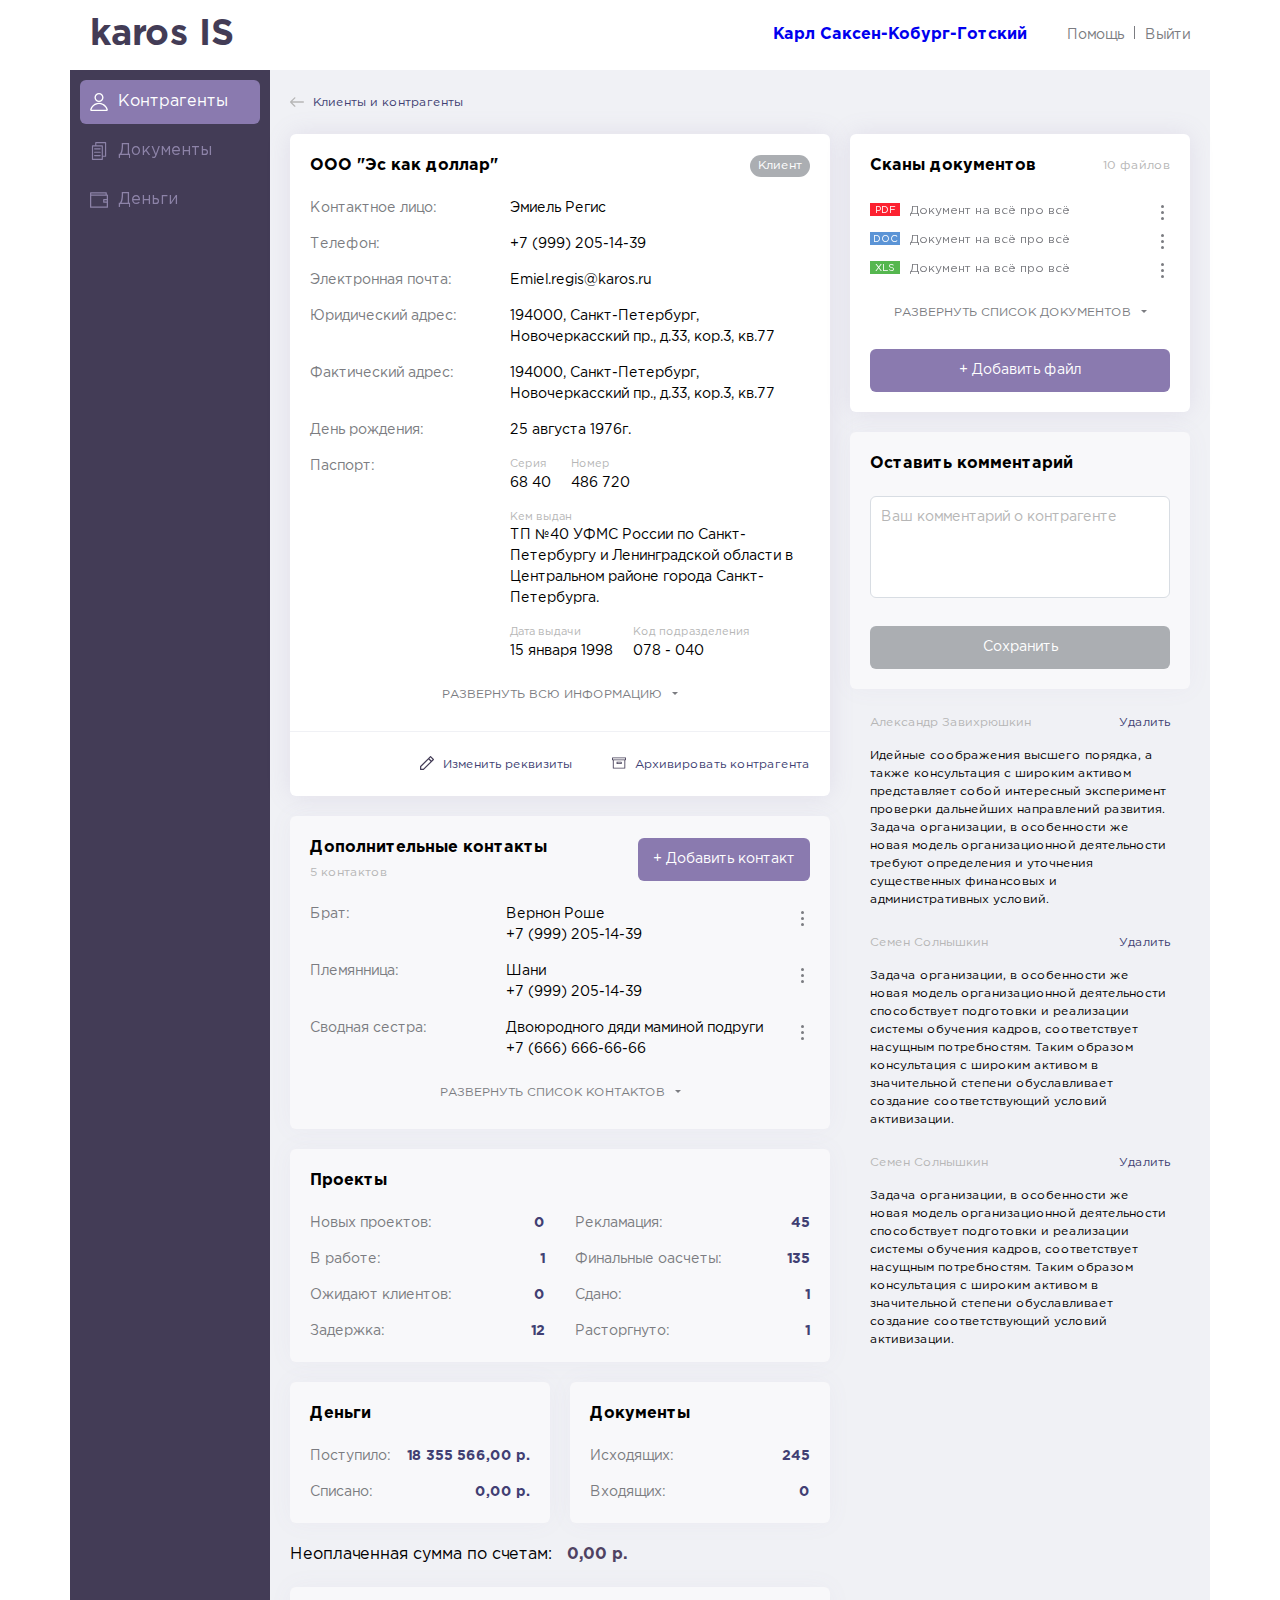
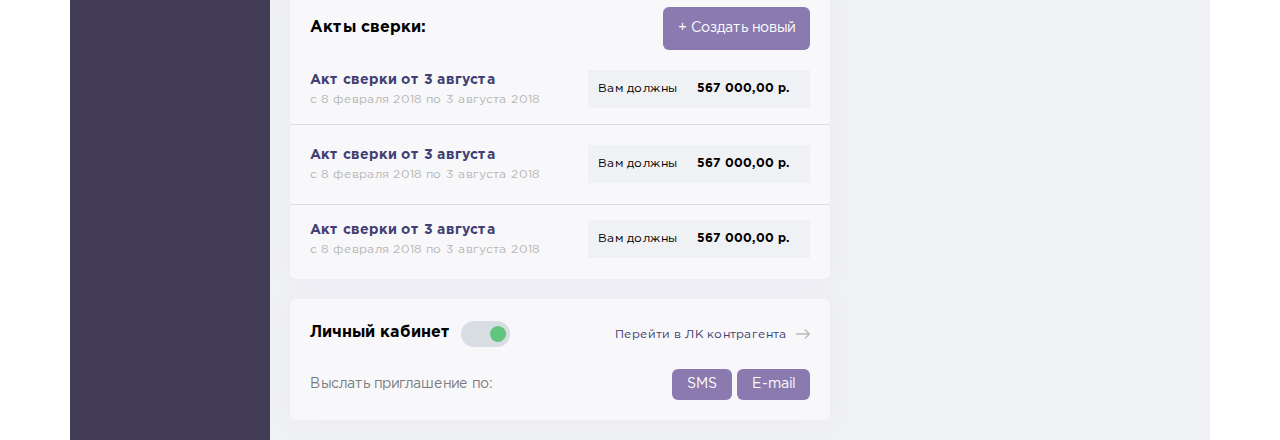
==== contractor.html @ 7039cf03 "333" ====
<!DOCTYPE html>
<html lang="ru">
<head>
  <meta charset="UTF-8">
  <meta name="viewport" content="width=device-width, initial-scale=1">
  <meta http-equiv="X-UA-Compatible" content="ie=edge">
  <meta name="robots" content="noindex, nofollow">
  <link rel="stylesheet" href="css/style.min.css">
  <title>karos IS</title>
  <meta name="description" content="">
  <meta name="theme-color" content="#433c56">
</head>
<body>
  <div id="caros-is">
    <div class="header">
      <div class="logo">
        <a href="/">karos IS</a>
      </div>
      <div class="user">
        <a class="user__name" href="/">Карл Саксен-Кобург-Готский</a>
        <div class="user__login">
          <a href="/">Помощь</a>
          <a href="/">Выйти</a>
        </div>
      </div>
    </div>
    <div class="aside-menu">
      <ul class="nav">
        <li class="nav__item nav__item_current">
          <a class="nav__link" href="">
            <svg aria-hidden="true"><use xlink:href="/img/sprite.svg#contractors-icon"></use></svg>
            Контрагенты
          </a>
        </li>
        <li class="nav__item">
          <a class="nav__link" href="">
            <svg aria-hidden="true"><use xlink:href="/img/sprite.svg#documents-icon"></use></svg>
            Документы
          </a>
        </li>
        <li class="nav__item">
          <a class="nav__link" href="">
            <svg aria-hidden="true"><use xlink:href="/img/sprite.svg#finance-icon"></use></svg>
            Деньги
          </a>
        </li>
      </ul>
    </div>
    <!-- Контент-->
    <div class="content two-column">
      <div class="content__nav">
        <a class="link" href="">
          <svg aria-hidden="true"><use xlink:href="/img/sprite.svg#arrow-left"></use></svg>
          Клиенты и контрагенты
        </a>
      </div>
      <div class="content__main">
        <!-- Модуль -->
        <div class="module module-user module_primary">
          <div class="module__header">
            <h5>ООО "Эс как доллар"</h5>
            <span class="mark mark_user">Клиент</span>
          </div>
          <div class="module__content">
            <div class="row">
              <span>Контактное лицо:</span>
              <span>Эмиель Регис</span>
            </div>
            <div class="row">
              <span>Телефон:</span>
              <span>+7 (999) 205-14-39</span>
            </div>
            <div class="row">
              <span>Электронная почта:</span>
              <span>Emiel.regis@karos.ru</span>
            </div>
            <div class="row">
              <span>Юридический адрес:</span>
              <span>194000, Санкт-Петербург, Новочеркасский пр., д.33, кор.3, кв.77</span>
            </div>
            <div class="row">
              <span>Фактический адрес:</span>
              <span>194000, Санкт-Петербург, Новочеркасский пр., д.33, кор.3, кв.77</span>
            </div>
            <div class="row">
              <span>День рождения:</span>
              <span>25 августа 1976г.</span>
            </div>
            <div class="row">
              <span>Паспорт:</span>
              <div class="row">
                <div class="col">
                  <span>Серия</span>
                  <span>68 40</span>
                </div>
                <div class="col">
                  <span>Номер</span>
                  <span>486 720</span>
                </div>
              </div>
              <div class="row">
                <div class="col">
                  <span>Кем выдан</span>
                  <span>
                    ТП №40 УФМС России по
                    Санкт-Петербургу и Ленинградской
                    области в Центральном районе города
                    Санкт-Петербурга.
                  </span>
                </div>
              </div>
              <div class="row">
                <div class="col">
                  <span>Дата выдачи</span>
                  <span>15 января 1998</span>
                </div>
                <div class="col">
                  <span>Код подразделения</span>
                  <span>078 - 040</span>
                </div>
              </div>
            </div>
            <div class="expand">
              <span>Развернуть всю информацию</span>
            </div>
          </div>
          <div class="module__footer module__footer_border row-end-xs">
            <span>
              <a class="link" href="">
                <svg aria-hidden="true"><use xlink:href="/img/sprite.svg#edit-icon"></use></svg>
                Изменить реквизиты
              </a>
            </span>
            <span>
              <a class="link" href="">
                <svg aria-hidden="true"><use xlink:href="/img/sprite.svg#archive-icon"></use></svg>
                Архивировать контрагента
              </a>
            </span>
          </div>
        </div>
        <!-- Доп. Контакты -->
        <div class="module module-contacts module_secondary">
          <div class="module__header">
            <div>
              <h5>Дополнительные контакты</h5>
              <span>5 контактов</span>
            </div>
            <input class="btn btn-auto" type="submit" value="+ Добавить контакт">
          </div>
          <div class="module__content">
            <div class="row row-between-xs">
              <div class="row__content">
                <span>Брат:</span>
                <div class="col">
                  <span>Вернон Роше</span>
                  <span>+7 (999) 205-14-39</span>
                </div>
              </div>
              <div class="toolbar">
                <div class="toolbar__icon"></div>
                <ul class="toolbar__act">
                  <li><a href="">переименовать</a></li>
                  <li><a href="">удалить</a></li>
                </ul>
              </div>
            </div>
            <div class="row row-between-xs">
              <div class="row__content">
                <span>Племянница:</span>
                <div class="col">
                  <span>Шани</span>
                  <span>+7 (999) 205-14-39</span>
                </div>
              </div>
              <div class="toolbar">
                <div class="toolbar__icon"></div>
                <ul class="toolbar__act">
                  <li><a href="">переименовать</a></li>
                  <li><a href="">удалить</a></li>
                </ul>
              </div>
            </div>
            <div class="row row-between-xs">
              <div class="row__content">
                <span>Сводная сестра:</span>
                <div class="col">
                  <span>Двоюродного дяди маминой подруги</span>
                  <span>+7 (666) 666-66-66</span>
                </div>
              </div>
              <div class="toolbar">
                <div class="toolbar__icon"></div>
                <ul class="toolbar__act">
                  <li><a href="">переименовать</a></li>
                  <li><a href="">удалить</a></li>
                </ul>
              </div>
            </div>
            <div class="expand">
              <span>Развернуть список контактов</span>
            </div>
          </div>
        </div>
        <!-- Проекты -->
        <div class="module module-project module_secondary">
          <div class="module__header">
            <div>
              <h5>Проекты</h5>
            </div>
          </div>
          <div class="module__content">
            <div class="row row-between-xs">
              <!-- Левая -->
              <div class="col-xs">
                <div class="row row-between-xs">
                  <span>Новых проектов:</span>
                  <span>0</span>
                </div>
                <div class="row row-between-xs">
                  <span>В работе:</span>
                  <span>1</span>
                </div>
                <div class="row row-between-xs">
                  <span>Ожидают клиентов:</span>
                  <span>0</span>
                </div>
                <div class="row row-between-xs">
                  <span>Задержка:</span>
                  <span>12</span>
                </div>
              </div>
              <!-- Правая -->
              <div class="col-xs">
                <div class="row row-between-xs">
                  <span>Рекламация:</span>
                  <span>45</span>
                </div>
                <div class="row row-between-xs">
                  <span>Финальные оасчеты:</span>
                  <span>135</span>
                </div>
                <div class="row row-between-xs">
                  <span>Сдано:</span>
                  <span>1</span>
                </div>
                <div class="row row-between-xs">
                  <span>Расторгнуто:</span>
                  <span>1</span>
                </div>
              </div>
            </div>
          </div>
        </div>

        <div class="rows-2">
          <!-- Деньги -->
          <div class="module module-documents module_secondary">
            <div class="module__header">
              <div>
                <h5>Деньги</h5>
              </div>
            </div>
            <div class="module__content">
              <div class="row row-between-xs">
                  <span>Поступило:</span>
                  <span>18 355 566,00 р.</span>
              </div>
              <div class="row row-between-xs">
                  <span>Списано:</span>
                  <span>0,00 р.</span>
              </div>
            </div>
          </div>
          <!-- Документы -->
          <div class="module module-money module_secondary">
            <div class="module__header">
              <div>
                <h5>Документы</h5>
              </div>
            </div>
            <div class="module__content">
              <div class="row row-between-xs">
                  <span>Исходящих:</span>
                  <span>245</span>
              </div>
              <div class="row row-between-xs">
                  <span>Входящих:</span>
                  <span>0</span>
              </div>
            </div>
          </div>
          <div class="amount">
            <span>Неоплаченная сумма по счетам:</span>
            <span class="amount-total">0,00 р.</span>
          </div>
        </div>

        <!-- Акт сверки -->
        <div class="module module-revise module_secondary">
          <div class="module__header">
            <div>
              <h5>Акты сверки:</h5>
            </div>
            <input class="btn btn-auto" type="submit" value="+ Создать новый">
          </div>
          <div class="module__content">
            <div class="row row-middle-xs row-between-xs">
              <div class="col">
                <span>Акт сверки от 3 августа</span>
                <span>с 8 февраля 2018 по 3 августа 2018</span>
              </div>
              <div class="col">
                <span>Вам должны<span>567 000,00 р.</span></span>
              </div>
            </div>
            <div class="row row-between-xs">
              <div class="col">
                <span>Акт сверки от 3 августа</span>
                <span>с 8 февраля 2018 по 3 августа 2018</span>
              </div>
              <div class="col">
                <span>Вам должны<span>567 000,00 р.</span></span>
              </div>
            </div>
            <div class="row row-between-xs">
              <div class="col">
                <span>Акт сверки от 3 августа</span>
                <span>с 8 февраля 2018 по 3 августа 2018</span>
              </div>
              <div class="col">
                <span>Вам должны<span>567 000,00 р.</span></span>
              </div>
            </div>
          </div>
        </div>
        <!-- Личный кабинет -->
        <div class="module module-personal module_secondary">
          <div class="module__header">
            <div class="row">
              <h5>Личный кабинет</h5>
              <div class="lk">
                <input class="checkbox" id="checkbox" type="checkbox" checked>
                <label class="toggle" for="checkbox">
                  <span class="disc">
                  </span>
                </label>
              </div>
            </div>
            <a class="link" href="">
              Перейти в ЛК контрагента
              <svg aria-hidden="true"><use xlink:href="/img/sprite.svg#arrow-left"></use></svg>
            </a>

          </div>
          <div class="module__content">
            <div class="row row-middle-xs row-between-xs">
              <span>Выслать приглашение по:</span>
              <div>
                <a class="btn btn-s" href="">SMS</a>
                <a class="btn btn-s" href="">E-mail</a>
              </div>
            </div>
          </div>
        </div>


        <!-- Правая -->
      </div>
      <div class="content__aside">
        <!-- Документы -->
        <div class="module module-docs module_primary">

          <div class="module__header">
            <h5>Сканы документов</h5>
            <span>10 файлов</span>
          </div>
          <div class="module__content">
            <div class="document__link">
              <div>
                <span class="mark mark_pdf">PDF</span>
                <a class="link" href="">Документ на всё про всё</a>
              </div>
              <div class="toolbar">
                <div class="toolbar__icon"></div>
                <ul class="toolbar__act">
                  <li><a href="">переименовать</a></li>
                  <li><a href="">скачать</a></li>
                  <li><a href="">удалить</a></li>
                </ul>
              </div>
            </div>
            <div class="document__link">
              <div>
                <span class="mark mark_doc">DOC</span>
                <a class="link" href="">Документ на всё про всё</a>
              </div>
              <div class="toolbar">
                <div class="toolbar__icon"></div>
                <ul class="toolbar__act">
                  <li><a href="">переименовать</a></li>
                  <li><a href="">скачать</a></li>
                  <li><a href="">удалить</a></li>
                </ul>
              </div>
            </div>
            <div class="document__link">
              <div>
                <span class="mark mark_xls">XLS</span>
                <a class="link" href="">Документ на всё про всё</a>
              </div>
              <div class="toolbar">
                <div class="toolbar__icon"></div>
                <ul class="toolbar__act">
                  <li><a href="">переименовать</a></li>
                  <li><a href="">скачать</a></li>
                  <li><a href="">удалить</a></li>
                </ul>
              </div>
            </div>
            <div class="expand">
              <span>Развернуть список документов</span>
            </div>
          </div>
          <div class="module__footer">
            <input class="btn btn-size" type="submit" value="+ Добавить файл">
          </div>
        </div>
        <!-- Комментарии -->
        <div class="module-comment">

          <div class="module module_secondary">
            <div class="module__header">
              <h5>Оставить комментарий</h5>
            </div>
            <form action="/echo" method="post">
            <div class="module__content">
              <textarea name="post-comment" rows="4" placeholder="Ваш комментарий о контрагенте"></textarea>
            </div>
            <div class="module__footer">
              <input class="btn btn-size" type="submit" value="Сохранить" disabled>
            </form>
          </div>
        </div>
        <div class="comments">
          <div class="comment">
            <div class="comment__container">
              <div class="comment__header">
                <span>Александр Завихрюшкин</span>
                <a class="link" href="">Удалить</a>
              </div>
              <p class="comment__text">
                Идейные соображения высшего порядка, а также консультация с широким активом представляет собой интересный эксперимент проверки дальнейших направлений развития. Задача организации, в особенности же новая модель организационной деятельности требуют определения и уточнения существенных финансовых и административных условий.
              </p>
            </div>
          </div>
          <!-- -->
          <div class="comment">
            <div class="comment__container">
              <div class="comment__header">
                <span>Семен Солнышкин</span>
                <a class="link" href="">Удалить</a>
              </div>
              <p class="comment__text">
                Задача организации, в особенности же новая модель организационной деятельности способствует подготовки и реализации системы обучения кадров, соответствует насущным потребностям. Таким образом консультация с широким активом в значительной степени обуславливает создание соответствующий условий активизации.
              </p>
            </div>
          </div>
          <!-- -->
          <div class="comment">
            <div class="comment__container">
              <div class="comment__header">
                <span>Семен Солнышкин</span>
                <a class="link" href="">Удалить</a>
              </div>
              <p class="comment__text">
                Задача организации, в особенности же новая модель организационной деятельности способствует подготовки и реализации системы обучения кадров, соответствует насущным потребностям. Таким образом консультация с широким активом в значительной степени обуславливает создание соответствующий условий активизации.
              </p>
            </div>
          </div>


        </div>
      </div>
    </div>
    <!-- Контент-->
  <!--  <div class="footer">FOOTER</div> -->
  </div>
<script src="js/script.min.js"></script>
<script src="js/index.js"></script>
</body>
</html>
---- css/style.min.css ----
/*! normalize.css v3.0.3 | MIT License | github.com/necolas/normalize.css */body,figure{margin:0}img,legend{border:0}body,legend,td,th{padding:0}.col-xs,.col-xs-min,.col-xs-shrink{min-width:0;max-width:100%}abbr,h6{letter-spacing:.05em}a:active,a:hover,button{outline:0}pre,textarea{overflow:auto}.select_family,sub,sup{position:relative}.btn,.header .logo a,.nav__link{text-decoration:none}body,html{width:100%;height:100%}html{font-family:sans-serif;-ms-text-size-adjust:100%;-webkit-text-size-adjust:100%}article,aside,details,figcaption,figure,footer,header,hgroup,main,menu,nav,section,summary{display:block}audio,canvas,progress,video{display:inline-block;vertical-align:baseline}audio:not([controls]){display:none;height:0}[hidden],template{display:none}a{background-color:transparent}abbr[title]{border-bottom:1px dotted}dfn{font-style:italic}mark{color:#000;background:#ff0}small{font-size:80%}sub,sup{font-size:75%;line-height:0;vertical-align:baseline}sup{top:-.5em}sub{bottom:-.25em}svg:not(:root){overflow:hidden}hr{box-sizing:content-box;height:0}button,input,optgroup,select,textarea{font:inherit;margin:0;color:inherit}body,h1,h2,h3,h4,h5,h6{font-family:'Gotham Pro',Arial,sans-serif}button{overflow:visible;cursor:pointer}button,select{text-transform:none}button,html input[type=button],input[type=reset],input[type=submit]{cursor:pointer;-webkit-appearance:button}button[disabled],html input[disabled]{cursor:default}.btn,.module__content .expand,.toggle,.toolbar,label{cursor:pointer}button::-moz-focus-inner,input::-moz-focus-inner{padding:0;border:0}input{line-height:normal}input[type=checkbox],input[type=radio]{box-sizing:border-box;padding:0}input[type=number]::-webkit-inner-spin-button,input[type=number]::-webkit-outer-spin-button{height:auto}input[type=search]{box-sizing:content-box;-webkit-appearance:textfield}input[type=search]::-webkit-search-cancel-button,input[type=search]::-webkit-search-decoration{-webkit-appearance:none}fieldset{margin:0 2px;padding:.35em .625em .75em;border:1px solid silver}.container,.container-fluid{margin-right:auto;margin-left:auto}legend{}optgroup{font-weight:700}b,dl:not([class]) dt:not([class]),dt,h1,h2,h3,h4,h5,h6,strong{font-weight:bolder}table{border-spacing:0;border-collapse:collapse}.radius{border-radius:6px}.flex-between{display:-ms-flexbox;display:flex;-ms-flex-pack:justify;justify-content:space-between}.flex-middle{display:-ms-flexbox;display:flex;-ms-flex-align:center;align-items:center}.flex-center-between{display:-ms-flexbox;display:flex;-ms-flex-align:center;align-items:center;-ms-flex-pack:justify;justify-content:space-between}.flex-center-end{display:-ms-flexbox;display:flex;-ms-flex-align:center;align-items:center;-ms-flex-pack:end;justify-content:flex-end}.col,.row{display:-ms-flexbox}.col{display:flex;flex-direction:column;-ms-flex-direction:column}/*! links.less v0.0.5 | MIT License | github.com/paulradzkov/links.less */.link,.link-inherit,.link-novisited,a{text-decoration:none;-webkit-text-decoration-line:none;-moz-text-decoration-line:none;text-decoration-line:none;-webkit-text-decoration-style:solid;-moz-text-decoration-style:solid;text-decoration-style:solid;text-decoration-skip:ink}.link img:only-child,.link-inherit img:only-child,.link-novisited img:only-child,a img:only-child{vertical-align:top}.link,.link:link,.link:visited,a:not([class]),a:not([class]):link,a:not([class]):visited{color:#413f73;-webkit-text-decoration-color:rgba(65,63,115,.25);-moz-text-decoration-color:rgba(65,63,115,.25);text-decoration-color:rgba(65,63,115,.25)}.link:focus,.link:hover,.link:visited:focus,.link:visited:hover,a:not([class]):focus,a:not([class]):hover,a:not([class]):visited:focus,a:not([class]):visited:hover{color:#4a4883;-webkit-text-decoration-color:rgba(74,72,131,.25);-moz-text-decoration-color:rgba(74,72,131,.25);text-decoration-color:rgba(74,72,131,.25)}.link:active,a:not([class]):active{color:#bc4df8;-webkit-text-decoration-color:rgba(188,77,248,.25);-moz-text-decoration-color:rgba(188,77,248,.25);text-decoration-color:rgba(188,77,248,.25)}.link-novisited,.link-novisited:link,.link-novisited:visited{color:#413f73;-webkit-text-decoration-color:rgba(65,63,115,.25);-moz-text-decoration-color:rgba(65,63,115,.25);text-decoration-color:rgba(65,63,115,.25)}.link-novisited:focus,.link-novisited:hover,.link-novisited:visited:focus,.link-novisited:visited:hover{color:#4a4883;-webkit-text-decoration-color:rgba(74,72,131,.25);-moz-text-decoration-color:rgba(74,72,131,.25);text-decoration-color:rgba(74,72,131,.25)}.link-novisited:active{color:#bc4df8;-webkit-text-decoration-color:rgba(188,77,248,.25);-moz-text-decoration-color:rgba(188,77,248,.25);text-decoration-color:rgba(188,77,248,.25)}.link-inherit,.link-inherit:link,.link-inherit:visited{color:inherit}.link-inherit:focus,.link-inherit:hover,.link-inherit:visited:focus,.link-inherit:visited:hover{color:#4a4883;-webkit-text-decoration-color:rgba(74,72,131,.25);-moz-text-decoration-color:rgba(74,72,131,.25);text-decoration-color:rgba(74,72,131,.25)}.link-inherit:active{color:#bc4df8;-webkit-text-decoration-color:rgba(188,77,248,.25);-moz-text-decoration-color:rgba(188,77,248,.25);text-decoration-color:rgba(188,77,248,.25)}.link,.link-inherit,.link-inherit:link,.link-inherit:visited,.link-novisited,.link-novisited:link,.link-novisited:visited,.link:link,.link:visited,a:not([class]),a:not([class]):link,a:not([class]):visited{transition:color .3s ease-out,background-color .3s ease-out,border-color .3s ease-out,box-shadow .3s ease-out,text-decoration-color .3s ease-out}.link-inherit:hover,.link-novisited:hover,.link:hover,a:not([class]):hover{transition:color 0s,background-color 0s,border-color 0s,box-shadow 0s,text-decoration-color 0s}.btn,.content__nav svg,.header .logo a,.nav__link,.nav__link svg,.select_family::after{transition:all .25s ease-out}.link-inherit:not(a),.link-novisited:not(a),.link:not(a){padding:unset;cursor:pointer;border-style:unset;background-color:unset}.link{font-size:.75em;padding:5px 0}.container-fluid{padding-right:15px;padding-left:15px}.row{display:flex;flex-direction:row;box-sizing:border-box;-ms-flex:0 1 auto;flex:0 1 auto;-ms-flex-direction:row;-ms-flex-wrap:wrap;flex-wrap:wrap}.row[class*=col-]{padding-right:0;padding-left:0}.row-reverse-xs{flex-direction:row-reverse;-ms-flex-direction:row-reverse}.row-start-xs{-ms-flex-pack:start;justify-content:flex-start}.row-center-xs{-ms-flex-pack:center;justify-content:center}.row-end-xs{-ms-flex-pack:end;justify-content:flex-end}.row-top-xs{-ms-flex-align:start;align-items:flex-start}.row-middle-xs{-ms-flex-align:center;align-items:center}.row-bottom-xs{-ms-flex-align:end;align-items:flex-end}.row-around-xs{-ms-flex-pack:distribute;justify-content:space-around}.row-between-xs{-ms-flex-pack:justify;justify-content:space-between}.col-xs,.col-xs-1,.col-xs-10,.col-xs-11,.col-xs-12,.col-xs-2,.col-xs-3,.col-xs-4,.col-xs-5,.col-xs-6,.col-xs-7,.col-xs-8,.col-xs-9,.col-xs-min,.col-xs-shrink{box-sizing:border-box;padding-right:15px;padding-left:15px;-ms-flex:0 0 auto;flex:0 0 auto}.col-xs-1{max-width:8.33333333%;-ms-flex-preferred-size:8.33333333%;flex-basis:8.33333333%}.col-xs-2{max-width:16.66666667%;-ms-flex-preferred-size:16.66666667%;flex-basis:16.66666667%}.col-xs-3{max-width:25%;-ms-flex-preferred-size:25%;flex-basis:25%}.col-xs-4{max-width:33.33333333%;-ms-flex-preferred-size:33.33333333%;flex-basis:33.33333333%}.col-xs-5{max-width:41.66666667%;-ms-flex-preferred-size:41.66666667%;flex-basis:41.66666667%}.col-xs-6{max-width:50%;-ms-flex-preferred-size:50%;flex-basis:50%}.col-xs-7{max-width:58.33333333%;-ms-flex-preferred-size:58.33333333%;flex-basis:58.33333333%}.col-xs-8{max-width:66.66666667%;-ms-flex-preferred-size:66.66666667%;flex-basis:66.66666667%}.col-xs-9{max-width:75%;-ms-flex-preferred-size:75%;flex-basis:75%}.col-xs-10{max-width:83.33333333%;-ms-flex-preferred-size:83.33333333%;flex-basis:83.33333333%}.col-xs-11{max-width:91.66666667%;-ms-flex-preferred-size:91.66666667%;flex-basis:91.66666667%}.col-xs-12{max-width:100%;-ms-flex-preferred-size:100%;flex-basis:100%}.col-xs-offset-0{margin-left:0}.col-xs-offset-1{margin-left:8.33333333%}.col-xs-offset-2{margin-left:16.66666667%}.col-xs-offset-3{margin-left:25%}.col-xs-offset-4{margin-left:33.33333333%}.col-xs-offset-5{margin-left:41.66666667%}.col-xs-offset-6{margin-left:50%}.col-xs-offset-7{margin-left:58.33333333%}.col-xs-offset-8{margin-left:66.66666667%}.col-xs-offset-9{margin-left:75%}.col-xs-offset-10{margin-left:83.33333333%}.col-xs-offset-11{margin-left:91.66666667%}.col-xs-offset-12{margin-left:100%}.col-xs{-ms-flex-positive:1;flex-grow:1;-ms-flex-preferred-size:0;flex-basis:0}.col-xs-shrink{-ms-flex-positive:0;flex-grow:0;-ms-flex-preferred-size:auto;flex-basis:auto}.col-xs-min{-ms-flex-positive:0;flex-grow:0;-ms-flex-preferred-size:0;flex-basis:0}.col-first-xs{-ms-flex-order:-1;order:-1}.col-last-xs{-ms-flex-order:1;order:1}.col-flex-xs{display:-ms-flexbox;display:flex;flex-direction:column;-ms-flex-direction:column;-ms-flex-align:stretch;align-items:stretch}.flex-grow-xs{-ms-flex-positive:1;flex-grow:1}@media (min-width:768px){.col-sm,.col-sm-min,.col-sm-shrink{min-width:0;max-width:100%}.container{max-width:750px}.row-reverse-sm{flex-direction:row-reverse;-ms-flex-direction:row-reverse}.row-start-sm{-ms-flex-pack:start;justify-content:flex-start}.row-center-sm{-ms-flex-pack:center;justify-content:center}.row-end-sm{-ms-flex-pack:end;justify-content:flex-end}.row-top-sm{-ms-flex-align:start;align-items:flex-start}.row-middle-sm{-ms-flex-align:center;align-items:center}.row-bottom-sm{-ms-flex-align:end;align-items:flex-end}.row-around-sm{-ms-flex-pack:distribute;justify-content:space-around}.row-between-sm{-ms-flex-pack:justify;justify-content:space-between}.col-sm,.col-sm-1,.col-sm-10,.col-sm-11,.col-sm-12,.col-sm-2,.col-sm-3,.col-sm-4,.col-sm-5,.col-sm-6,.col-sm-7,.col-sm-8,.col-sm-9,.col-sm-min,.col-sm-shrink{box-sizing:border-box;padding-right:15px;padding-left:15px;-ms-flex:0 0 auto;flex:0 0 auto}.col-sm-1{max-width:8.33333333%;-ms-flex-preferred-size:8.33333333%;flex-basis:8.33333333%}.col-sm-2{max-width:16.66666667%;-ms-flex-preferred-size:16.66666667%;flex-basis:16.66666667%}.col-sm-3{max-width:25%;-ms-flex-preferred-size:25%;flex-basis:25%}.col-sm-4{max-width:33.33333333%;-ms-flex-preferred-size:33.33333333%;flex-basis:33.33333333%}.col-sm-5{max-width:41.66666667%;-ms-flex-preferred-size:41.66666667%;flex-basis:41.66666667%}.col-sm-6{max-width:50%;-ms-flex-preferred-size:50%;flex-basis:50%}.col-sm-7{max-width:58.33333333%;-ms-flex-preferred-size:58.33333333%;flex-basis:58.33333333%}.col-sm-8{max-width:66.66666667%;-ms-flex-preferred-size:66.66666667%;flex-basis:66.66666667%}.col-sm-9{max-width:75%;-ms-flex-preferred-size:75%;flex-basis:75%}.col-sm-10{max-width:83.33333333%;-ms-flex-preferred-size:83.33333333%;flex-basis:83.33333333%}.col-sm-11{max-width:91.66666667%;-ms-flex-preferred-size:91.66666667%;flex-basis:91.66666667%}.col-sm-12{max-width:100%;-ms-flex-preferred-size:100%;flex-basis:100%}.col-sm-offset-0{margin-left:0}.col-sm-offset-1{margin-left:8.33333333%}.col-sm-offset-2{margin-left:16.66666667%}.col-sm-offset-3{margin-left:25%}.col-sm-offset-4{margin-left:33.33333333%}.col-sm-offset-5{margin-left:41.66666667%}.col-sm-offset-6{margin-left:50%}.col-sm-offset-7{margin-left:58.33333333%}.col-sm-offset-8{margin-left:66.66666667%}.col-sm-offset-9{margin-left:75%}.col-sm-offset-10{margin-left:83.33333333%}.col-sm-offset-11{margin-left:91.66666667%}.col-sm-offset-12{margin-left:100%}.col-sm{-ms-flex-positive:1;flex-grow:1;-ms-flex-preferred-size:0;flex-basis:0}.col-sm-shrink{-ms-flex-positive:0;flex-grow:0;-ms-flex-preferred-size:auto;flex-basis:auto}.col-sm-min{-ms-flex-positive:0;flex-grow:0;-ms-flex-preferred-size:0;flex-basis:0}.col-first-sm{-ms-flex-order:-1;order:-1}.col-last-sm{-ms-flex-order:1;order:1}.col-flex-sm{display:-ms-flexbox;display:flex;flex-direction:column;-ms-flex-direction:column;-ms-flex-align:stretch;align-items:stretch}.flex-grow-sm{-ms-flex-positive:1;flex-grow:1}}@media (min-width:992px){.col-md,.col-md-min,.col-md-shrink{min-width:0;max-width:100%}.container{max-width:970px}.row-reverse-md{flex-direction:row-reverse;-ms-flex-direction:row-reverse}.row-start-md{-ms-flex-pack:start;justify-content:flex-start}.row-center-md{-ms-flex-pack:center;justify-content:center}.row-end-md{-ms-flex-pack:end;justify-content:flex-end}.row-top-md{-ms-flex-align:start;align-items:flex-start}.row-middle-md{-ms-flex-align:center;align-items:center}.row-bottom-md{-ms-flex-align:end;align-items:flex-end}.row-around-md{-ms-flex-pack:distribute;justify-content:space-around}.row-between-md{-ms-flex-pack:justify;justify-content:space-between}.col-md,.col-md-1,.col-md-10,.col-md-11,.col-md-12,.col-md-2,.col-md-3,.col-md-4,.col-md-5,.col-md-6,.col-md-7,.col-md-8,.col-md-9,.col-md-min,.col-md-shrink{box-sizing:border-box;padding-right:15px;padding-left:15px;-ms-flex:0 0 auto;flex:0 0 auto}.col-md-1{max-width:8.33333333%;-ms-flex-preferred-size:8.33333333%;flex-basis:8.33333333%}.col-md-2{max-width:16.66666667%;-ms-flex-preferred-size:16.66666667%;flex-basis:16.66666667%}.col-md-3{max-width:25%;-ms-flex-preferred-size:25%;flex-basis:25%}.col-md-4{max-width:33.33333333%;-ms-flex-preferred-size:33.33333333%;flex-basis:33.33333333%}.col-md-5{max-width:41.66666667%;-ms-flex-preferred-size:41.66666667%;flex-basis:41.66666667%}.col-md-6{max-width:50%;-ms-flex-preferred-size:50%;flex-basis:50%}.col-md-7{max-width:58.33333333%;-ms-flex-preferred-size:58.33333333%;flex-basis:58.33333333%}.col-md-8{max-width:66.66666667%;-ms-flex-preferred-size:66.66666667%;flex-basis:66.66666667%}.col-md-9{max-width:75%;-ms-flex-preferred-size:75%;flex-basis:75%}.col-md-10{max-width:83.33333333%;-ms-flex-preferred-size:83.33333333%;flex-basis:83.33333333%}.col-md-11{max-width:91.66666667%;-ms-flex-preferred-size:91.66666667%;flex-basis:91.66666667%}.col-md-12{max-width:100%;-ms-flex-preferred-size:100%;flex-basis:100%}.col-md-offset-0{margin-left:0}.col-md-offset-1{margin-left:8.33333333%}.col-md-offset-2{margin-left:16.66666667%}.col-md-offset-3{margin-left:25%}.col-md-offset-4{margin-left:33.33333333%}.col-md-offset-5{margin-left:41.66666667%}.col-md-offset-6{margin-left:50%}.col-md-offset-7{margin-left:58.33333333%}.col-md-offset-8{margin-left:66.66666667%}.col-md-offset-9{margin-left:75%}.col-md-offset-10{margin-left:83.33333333%}.col-md-offset-11{margin-left:91.66666667%}.col-md-offset-12{margin-left:100%}.col-md{-ms-flex-positive:1;flex-grow:1;-ms-flex-preferred-size:0;flex-basis:0}.col-md-shrink{-ms-flex-positive:0;flex-grow:0;-ms-flex-preferred-size:auto;flex-basis:auto}.col-md-min{-ms-flex-positive:0;flex-grow:0;-ms-flex-preferred-size:0;flex-basis:0}.col-first-md{-ms-flex-order:-1;order:-1}.col-last-md{-ms-flex-order:1;order:1}.col-flex-md{display:-ms-flexbox;display:flex;flex-direction:column;-ms-flex-direction:column;-ms-flex-align:stretch;align-items:stretch}.flex-grow-md{-ms-flex-positive:1;flex-grow:1}}@media (min-width:1200px){.col-lg,.col-lg-min,.col-lg-shrink{min-width:0;max-width:100%}.container{max-width:1170px}.row-reverse-lg{flex-direction:row-reverse;-ms-flex-direction:row-reverse}.row-start-lg{-ms-flex-pack:start;justify-content:flex-start}.row-center-lg{-ms-flex-pack:center;justify-content:center}.row-end-lg{-ms-flex-pack:end;justify-content:flex-end}.row-top-lg{-ms-flex-align:start;align-items:flex-start}.row-middle-lg{-ms-flex-align:center;align-items:center}.row-bottom-lg{-ms-flex-align:end;align-items:flex-end}.row-around-lg{-ms-flex-pack:distribute;justify-content:space-around}.row-between-lg{-ms-flex-pack:justify;justify-content:space-between}.col-lg,.col-lg-1,.col-lg-10,.col-lg-11,.col-lg-12,.col-lg-2,.col-lg-3,.col-lg-4,.col-lg-5,.col-lg-6,.col-lg-7,.col-lg-8,.col-lg-9,.col-lg-min,.col-lg-shrink{box-sizing:border-box;padding-right:15px;padding-left:15px;-ms-flex:0 0 auto;flex:0 0 auto}.col-lg-1{max-width:8.33333333%;-ms-flex-preferred-size:8.33333333%;flex-basis:8.33333333%}.col-lg-2{max-width:16.66666667%;-ms-flex-preferred-size:16.66666667%;flex-basis:16.66666667%}.col-lg-3{max-width:25%;-ms-flex-preferred-size:25%;flex-basis:25%}.col-lg-4{max-width:33.33333333%;-ms-flex-preferred-size:33.33333333%;flex-basis:33.33333333%}.col-lg-5{max-width:41.66666667%;-ms-flex-preferred-size:41.66666667%;flex-basis:41.66666667%}.col-lg-6{max-width:50%;-ms-flex-preferred-size:50%;flex-basis:50%}.col-lg-7{max-width:58.33333333%;-ms-flex-preferred-size:58.33333333%;flex-basis:58.33333333%}.col-lg-8{max-width:66.66666667%;-ms-flex-preferred-size:66.66666667%;flex-basis:66.66666667%}.col-lg-9{max-width:75%;-ms-flex-preferred-size:75%;flex-basis:75%}.col-lg-10{max-width:83.33333333%;-ms-flex-preferred-size:83.33333333%;flex-basis:83.33333333%}.col-lg-11{max-width:91.66666667%;-ms-flex-preferred-size:91.66666667%;flex-basis:91.66666667%}.col-lg-12{max-width:100%;-ms-flex-preferred-size:100%;flex-basis:100%}.col-lg-offset-0{margin-left:0}.col-lg-offset-1{margin-left:8.33333333%}.col-lg-offset-2{margin-left:16.66666667%}.col-lg-offset-3{margin-left:25%}.col-lg-offset-4{margin-left:33.33333333%}.col-lg-offset-5{margin-left:41.66666667%}.col-lg-offset-6{margin-left:50%}.col-lg-offset-7{margin-left:58.33333333%}.col-lg-offset-8{margin-left:66.66666667%}.col-lg-offset-9{margin-left:75%}.col-lg-offset-10{margin-left:83.33333333%}.col-lg-offset-11{margin-left:91.66666667%}.col-lg-offset-12{margin-left:100%}.col-lg{-ms-flex-positive:1;flex-grow:1;-ms-flex-preferred-size:0;flex-basis:0}.col-lg-shrink{-ms-flex-positive:0;flex-grow:0;-ms-flex-preferred-size:auto;flex-basis:auto}.col-lg-min{-ms-flex-positive:0;flex-grow:0;-ms-flex-preferred-size:0;flex-basis:0}.col-first-lg{-ms-flex-order:-1;order:-1}.col-last-lg{-ms-flex-order:1;order:1}.col-flex-lg{display:-ms-flexbox;display:flex;flex-direction:column;-ms-flex-direction:column;-ms-flex-align:stretch;align-items:stretch}.flex-grow-lg{-ms-flex-positive:1;flex-grow:1}}.header,.input_family{-ms-flex-align:center}@font-face{font-family:'Gotham Pro';font-weight:700;font-style:italic;src:url(/fonts/GothamPro-BoldItalic.eot);src:local('/fonts/Gotham Pro Bold Italic'),local('/fonts/GothamPro-BoldItalic'),url(/fonts/GothamPro-BoldItalic.eot?#iefix) format('embedded-opentype'),url(/fonts/GothamPro-BoldItalic.woff) format('woff'),url(/fonts/GothamPro-BoldItalic.ttf) format('truetype')}@font-face{font-family:'Gotham Pro';font-weight:400;font-style:italic;src:url(/fonts/GothamPro-Italic.eot);src:local('/fonts/Gotham Pro Italic'),local('/fonts/GothamPro-Italic'),url(/fonts/GothamPro-Italic.eot?#iefix) format('embedded-opentype'),url(/fonts/GothamPro-Italic.woff) format('woff'),url(/fonts/GothamPro-Italic.ttf) format('truetype')}@font-face{font-family:'Gotham Pro';font-weight:500;font-style:normal;src:url(/fonts/GothamPro-Medium.eot);src:local('/fonts/Gotham Pro Medium'),local('/fonts/GothamPro-Medium'),url(/fonts/GothamPro-Medium.eot?#iefix) format('embedded-opentype'),url(/fonts/GothamPro-Medium.woff) format('woff'),url(/fonts/GothamPro-Medium.ttf) format('truetype')}@font-face{font-family:'Gotham Pro';font-weight:900;font-style:italic;src:url(/fonts/GothamPro-BlackItalic.eot);src:local('/fonts/Gotham Pro Black Italic'),local('/fonts/GothamPro-BlackItalic'),url(/fonts/GothamPro-BlackItalic.eot?#iefix) format('embedded-opentype'),url(/fonts/GothamPro-BlackItalic.woff) format('woff'),url(/fonts/GothamPro-BlackItalic.ttf) format('truetype')}@font-face{font-family:'Gotham Pro';font-weight:700;font-style:normal;src:url(/fonts/GothamPro-Bold.eot);src:local('/fonts/Gotham Pro Bold'),local('/fonts/GothamPro-Bold'),url(/fonts/GothamPro-Bold.eot?#iefix) format('embedded-opentype'),url(/fonts/GothamPro-Bold.woff) format('woff'),url(/fonts/GothamPro-Bold.ttf) format('truetype')}@font-face{font-family:'Gotham Pro Narrow';font-weight:700;font-style:normal;src:url(/fonts/GothamProNarrow-Bold.eot);src:local('/fonts/Gotham Pro Narrow Bold'),local('/fonts/GothamProNarrow-Bold'),url(/fonts/GothamProNarrow-Bold.eot?#iefix) format('embedded-opentype'),url(/fonts/GothamProNarrow-Bold.woff) format('woff'),url(/fonts/GothamProNarrow-Bold.ttf) format('truetype')}@font-face{font-family:'Gotham Pro Narrow';font-weight:500;font-style:normal;src:url(/fonts/GothamProNarrow-Medium.eot);src:local('/fonts/Gotham Pro Narrow Medium'),local('/fonts/GothamProNarrow-Medium'),url(/fonts/GothamProNarrow-Medium.eot?#iefix) format('embedded-opentype'),url(/fonts/GothamProNarrow-Medium.woff) format('woff'),url(/fonts/GothamProNarrow-Medium.ttf) format('truetype')}@font-face{font-family:'Gotham Pro';font-weight:300;font-style:italic;src:url(/fonts/GothamPro-LightItalic.eot);src:local('/fonts/Gotham Pro Light Italic'),local('/fonts/GothamPro-LightItalic'),url(/fonts/GothamPro-LightItalic.eot?#iefix) format('embedded-opentype'),url(/fonts/GothamPro-LightItalic.woff) format('woff'),url(/fonts/GothamPro-LightItalic.ttf) format('truetype')}@font-face{font-family:'Gotham Pro';font-weight:300;font-style:normal;src:url(/fonts/GothamPro-Light.eot);src:local('/fonts/Gotham Pro Light'),local('/fonts/GothamPro-Light'),url(/fonts/GothamPro-Light.eot?#iefix) format('embedded-opentype'),url(/fonts/GothamPro-Light.woff) format('woff'),url(/fonts/GothamPro-Light.ttf) format('truetype')}@font-face{font-family:'Gotham Pro';font-weight:900;font-style:normal;src:url(/fonts/GothamPro-Black.eot);src:local('/fonts/Gotham Pro Black'),local('/fonts/GothamPro-Black'),url(/fonts/GothamPro-Black.eot?#iefix) format('embedded-opentype'),url(/fonts/GothamPro-Black.woff) format('woff'),url(/fonts/GothamPro-Black.ttf) format('truetype')}@font-face{font-family:'Gotham Pro';font-weight:400;font-style:normal;src:url(/fonts/GothamPro.eot);src:local('/fonts/Gotham Pro'),local('/fonts/GothamPro'),url(/fonts/GothamPro.eot?#iefix) format('embedded-opentype'),url(/fonts/GothamPro.woff) format('woff'),url(/fonts/GothamPro.ttf) format('truetype')}@font-face{font-family:'Gotham Pro';font-weight:500;font-style:italic;src:url(/fonts/GothamPro-MediumItalic.eot);src:local('/fonts/Gotham Pro Medium Italic'),local('/fonts/GothamPro-MediumItalic'),url(/fonts/GothamPro-MediumItalic.eot?#iefix) format('embedded-opentype'),url(/fonts/GothamPro-MediumItalic.woff) format('woff'),url(/fonts/GothamPro-MediumItalic.ttf) format('truetype')}/*! bettertext.css v2.0.4 | MIT License | github.com/paulradzkov/bettertext.css */body{font-size:1em;line-height:1.5}ol:not([class]):before,p:before,ul:not([class]):before{display:block;overflow:hidden;width:10em;content:''}li p:before{content:none}.header .user__login a::before,.module__content .expand span::after,.select_family::after,.toolbar__icon::after,.toolbar__icon::before{content:''}h1{font-size:1.625em;line-height:1.1;margin:3.23076923em 0 .92307692em}h2{font-size:1.4375em;line-height:1.2;margin:3.13043478em 0 1.04347826em}h3{font-size:1.25em;line-height:1.3;margin:3em 0 1.2em}h4{font-size:1.125em;line-height:1.4;margin:2.66666667em 0 1.33333333em}h5{font-size:1em;line-height:1.5;margin:2.25em 0 1.5em}h6{font-size:.75em;line-height:2;margin:2em 0 0;text-transform:uppercase}@media (min-width:768px){h1{font-size:2.4375em;margin-top:3.07692308em;margin-bottom:.61538462em}h2{font-size:1.9375em;margin-top:3.09677419em;margin-bottom:.77419355em}h3{font-size:1.5625em;margin-top:2.88em;margin-bottom:.96em}h4{font-size:1.25em;margin-top:2.4em;margin-bottom:1.2em}}h1:first-child,h2:first-child,h3:first-child,h4:first-child,h5:first-child,h6:first-child{margin-top:0}h1+h2{margin-top:1.2em}h2+h3{margin-top:1.3em}h3+h4{margin-top:1.4em}h4+h5{margin-top:1.5em}h5+h6{margin-top:2em}ol:not([class]),ul:not([class]){max-width:calc(47.5rem);margin:0 0 1.5em;padding-right:2.5em;padding-left:0}blockquote>p:last-child,ol:not([class]) ol,ol:not([class]) ul,ul:not([class]) ol,ul:not([class]) ul{margin-bottom:0}ol:not([class]) li,ul:not([class]) li{transform:translateX(2.5em);animation:fixlists 1s}@keyframes fixlists{0%{text-indent:-.001em}100%{text-indent:0}}img{max-width:100%;height:auto;vertical-align:bottom}p img:not(:only-child){vertical-align:baseline}figure:not([class]){margin:3em 0}figure:not([class])>p{font-size:.75em;max-width:37.5rem;margin:.5em 0 0}dl:not([class]),hr:not([class]){max-width:50rem}figcaption{font-size:.75em;max-width:37.5rem;margin:.5em 0 3em}figcaption>p{margin:.5em 0 0}blockquote,dl:not([class]),dl:not([class]) dd:not([class]){margin:0 0 1.5em}blockquote{max-width:calc(45rem);padding:1.5em 2.5em}blockquote>cite,blockquote>footer{font-size:.75em;display:block}.btn,.select_family{display:inline-block}pre{margin:1.5em 0;white-space:pre-wrap}p code{line-break:loose;overflow-wrap:break-word}table:not([class]){margin-top:3em;margin-bottom:3em;border-spacing:0;border-collapse:separate}table:not([class]) caption{font-size:.75em;margin-bottom:.625em;text-align:left}table:not([class]) td,table:not([class]) th{padding:.5em 1em;text-align:left;vertical-align:top;border-width:0 0 1px;border-style:solid;border-color:rgba(0,0,0,.1)}table:not([class]) thead td,table:not([class]) thead th{vertical-align:bottom;border-bottom-width:2px}hr:not([class]){margin:1.5em 0;opacity:.1;border:0;border-bottom:1px solid}abbr{margin-right:-.05em}code,kbd,pre,samp{font-family:monospace,monospace;font-size:1em}.btn{font-size:.875em;box-sizing:border-box;padding:15px;text-align:center;vertical-align:top;color:#fff;border-radius:6px;background:#8a7aaf}.btn--hover,.btn:hover{background:#695991}.btn-size{width:100%}.btn-auto{width:auto}.btn-s{padding:5px 15px}.btn[disabled]{background:#abaeb2}input[type=text],input[type=password],select,textarea{font-size:18px;line-height:20px;box-sizing:border-box;width:100%;outline:0}.input-checkbox,css textarea,input.text,input[type=button],input[type=submit],input[type=text],input[type=tel],input[type=number]{border:none;-webkit-appearance:none}textarea{resize:none;font-size:.875em;padding:10px;border:1px solid #d8dde3;border-radius:6px}textarea::-moz-placeholder{color:#b6b6b6}textarea:-ms-input-placeholder{color:#b6b6b6}textarea::placeholder{color:#b6b6b6}.select{font-size:.75em;width:auto;height:34px;margin-left:20px;padding:0 40px 0 10px;color:#7b7c81;border-color:#c2c7cc;border-radius:6px;background:#fff;-webkit-appearance:none;-moz-appearance:none;appearance:none}.select_family::after{position:absolute;top:50%;right:10px;margin-left:10px;transform:translateY(-50%);border:3px solid;border-top-color:#7b7c81;border-right-color:transparent;border-bottom-width:0;border-left-color:transparent}input[type=text]{font-size:.75em;padding:7px 10px;color:#7b7c81;border:1px solid #c2c7cc;border-radius:6px}.input_family{display:-ms-flexbox;display:flex;margin-top:20px;padding:20px;align-items:center;-ms-flex-pack:justify;justify-content:space-between}.input_family input[type=text]:nth-child(2n){margin:0 20px}.header{display:-ms-flexbox;display:flex;padding:10px 20px;align-items:center;-ms-flex-pack:justify;justify-content:space-between;grid-area:header}.header .logo a{font-size:36px;font-weight:700;color:#433c56}.header .logo a:hover{color:#685780}.header .user{display:-ms-flexbox;display:flex;-ms-flex-align:center;align-items:center}.header .user__name{font-weight:700;margin-right:40px}.header .user__login{display:-ms-flexbox;display:flex}.header .user__login a{font-size:.875em;color:#7b7c81}.header .user__login a::before{display:inline-block;width:1px;height:13px;margin:0 10px;background:#7b7c81}.header .user__login a:first-child::before{display:none}.aside-menu{background:#433c56;grid-area:aside}.nav{position:-webkit-sticky;position:sticky;top:10px;margin:10px 0;padding:0 10px}.nav__link{display:-ms-flexbox;display:flex;padding:10px;color:#8d83a8;-ms-flex-align:center;align-items:center}.nav__link:hover{color:#a8a1bd}.nav__link:hover svg{fill:#a8a1bd}.nav__link svg{width:18px;height:18px;margin-right:10px;fill:#8d83a8}.nav__item{list-style:none}.nav__item:nth-child(2n){margin:5px 0}.nav__item_current .nav__link{color:#fff;border-radius:6px;background:#8a7aaf}.nav__item_current .nav__link svg{fill:#fff}#caros-is{display:grid;max-width:1140px;height:100%;margin:0 auto;grid-template-columns:200px 1fr;grid-template-rows:70px auto;grid-template-areas:'header header header' 'aside main main' 'aside main main'}.content,.content__aside,.content__main{grid-template-rows:fit-content(100%);display:grid;grid-gap:20px}.content{padding:20px;background:#f0f1f5;grid-area:main}.content__nav{grid-column:span 2}.content__nav a{font-size:.75em}.content__nav a:hover svg{fill:#4a4883}.content__nav svg{position:relative;top:3px;width:14px;height:14px;margin-right:5px;fill:#b6b6b6}.one-column{grid-template-columns:1fr}.one-column .content__nav{grid-column:auto}.two-column{grid-template-columns:1fr 340px}.rows-2{display:grid;grid-template-columns:repeat(2,1fr);grid-gap:20px}.footer{grid-area:footer}.mark{font-size:.625em;-webkit-user-select:none;-moz-user-select:none;-ms-user-select:none;user-select:none;color:#fff}.mark_doc,.mark_pdf,.mark_xls{display:inline-block;width:30px;height:13px;text-align:center;vertical-align:middle}.mark_pdf{background:#fc2130}.mark_doc{background:#5b94d6}.mark_xls{background:#55b74f}.toolbar{position:relative;margin-left:-6px;padding:0 6px}.toolbar:hover .toolbar__icon,.toolbar:hover .toolbar__icon::after,.toolbar:hover .toolbar__icon::before{background:#8a7aaf}.toolbar:hover .toolbar__act{width:auto;height:auto;opacity:1}.toolbar:hover .toolbar__act li{transition:all .25s ease-out;opacity:1}.toolbar:hover .toolbar__act li:hover{background:#f0f1f5}.toolbar__icon,.toolbar__icon::after,.toolbar__icon::before{position:relative;display:inline-block;width:3px;height:3px;border-radius:50%;background:#7b7c81;transition:all .25s ease-out}.toolbar__icon::after,.toolbar__icon::before{position:absolute}.toolbar__icon::before{top:6px}.toolbar__icon::after{bottom:6px}.toolbar__act{position:absolute;z-index:1;top:0;right:15px;overflow:hidden;width:0;height:0;margin:0;padding:5px 0;transition:all .25s ease-out;opacity:0;border-radius:6px;background:#fff;box-shadow:0 0 25px rgba(138,122,175,.25)}.toolbar__act li{font-size:.75em;padding:5px 15px;list-style-type:none;opacity:0}.checkbox{display:none}.toggle{position:relative;display:-ms-flexbox;display:flex;width:41px;height:18px;margin-left:10px;padding:4px;transition:.25s;text-align:left;border-radius:50px;background:#d8dde3;-ms-flex-align:center;align-items:center}.disc{position:relative;left:0;display:inline-block;width:16px;height:16px;transition:.3s;transform:rotate(0);border-radius:50%;background:#c2c7cc}.checkbox:checked+.toggle .disc{left:25px;transform:rotate(110deg);background:#61c580}.radio{display:none}.radio_family label{font-size:.75em;display:inline-block;float:left;padding:7px 20px;transition:all .25s ease-out;color:#433c56;border:1px solid #8a7aaf}.radio_family label:first-of-type{border-right:none;border-radius:6px 0 0 6px}.radio_family label:last-of-type{border-left:none;border-radius:0 6px 6px 0}.radio_family label:hover{color:#695991}.radio_family .radio:checked+label{color:#fff;background:#8a7aaf}.document__link{position:relative;display:-ms-flexbox;display:flex;-ms-flex-align:center;align-items:center;-ms-flex-pack:justify;justify-content:space-between}.document__link:nth-of-type(2n){margin:5px 0}.document__link .link{margin-left:5px;color:#7b7c81}.module_primary{background:#fff;box-shadow:0 0 25px rgba(138,122,175,.15)}.module_secondary{background:#f8f8fa;box-shadow:0 0 25px rgba(138,122,175,.05)}.module{height:-webkit-fit-content;height:-moz-fit-content;height:fit-content;border-radius:6px}.module__header{display:-ms-flexbox;display:flex;padding:20px;-ms-flex-align:center;align-items:center;-ms-flex-pack:justify;justify-content:space-between}.module__header h5{margin:0}.module__header span{font-size:.75em}.module__header span:not([class]){color:#b6b6b6}.module__header span.mark_user{padding:2px 8px;color:#fff;border-radius:999px;background:#abaeb2}.module__content{padding:0 20px 20px}.module__content .row:nth-of-type(2n),.module__content .row>.row__content:nth-of-type(2n){margin:15px 0}.module__content .row:last-child,.module__content .row>.row__content:last-child{margin-bottom:0}.module__content .row>.row__content>span,.module__content .row>span{font-size:.875em;margin-left:40%}.module__content .row>.row__content>span:first-child,.module__content .row>span:first-child{margin-left:0;color:#7b7c81}.module__content .row>.row__content>span:nth-child(2),.module__content .row>span:nth-child(2){margin-left:0}.module__content .row__content{display:-ms-flexbox;display:flex;-ms-flex-positive:1;flex-grow:1}.module__content .col:nth-of-type(2n){margin:0 20px}.module__content .col span{font-size:.875em}.module__content .col-xs:first-of-type{padding-left:0}.module__content .col-xs:last-of-type{padding-right:0}.module__content .expand{margin:15px 0 0;padding:5px;text-align:center}.module__content .expand span{font-size:.75em;display:inline-block;transition:all .25s ease-out;text-transform:uppercase;color:#7b7c81}.module__content .expand span:hover{color:#303030}.module__content .expand span:hover span::after{border-top-color:#303030}.module__content .expand span::after{position:relative;top:6px;margin-left:10px;transition:all .25s ease-out;border:3px solid;border-top-color:#7b7c81;border-right-color:transparent;border-bottom-width:0;border-left-color:transparent}.module__footer a:last-child,.module__footer span:nth-of-type(2n){margin-left:20px}.module__footer{display:-ms-flexbox;display:flex;padding:0 20px 20px;-ms-flex-align:center;align-items:center}.module__footer_border{padding:20px;border-top:1px solid #f0f1f5}.module__footer svg{position:relative;top:2px;width:14px;height:14px;margin-right:5px;transition:all .25s ease-out;fill:#433c56}.module-contacts .row>.row__content>span,.module-contacts .row>span,.module-user .row>.row__content>span,.module-user .row>span{width:60%}.module-contacts .row>.row__content>span:first-child,.module-contacts .row>span:first-child,.module-user .row>.row__content>span:first-child,.module-user .row>span:first-child{width:40%}.module-new-contractor .col span:first-child,.module-user .col span:first-child{font-size:.6875em;color:#b6b6b6}.module-new-contractor .row .row,.module-user .row .row{margin-left:40%}.module-new-contractor .row .row:first-of-type,.module-user .row .row:first-of-type{margin-left:0}.module-documents .row span:nth-child(2),.module-money .row span:nth-child(2),.module-project .row span:nth-child(2){font-weight:700;color:#413f73}.comments{padding:20px}.comment{margin-bottom:20px}.comment__header{display:-ms-flexbox;display:flex;margin-bottom:10px;-ms-flex-align:center;align-items:center;-ms-flex-pack:justify;justify-content:space-between}.comment__header span{font-size:.75em;color:#b6b6b6}.comment__text{font-size:.75em;margin:0}.amount{grid-column:span 2}.amount-total{font-weight:700;margin-left:10px;color:#4f4262}.module-revise .module__content{padding:0 0 20px}.module-revise .module__content .row{padding:0 20px}.module-revise .module__content .row:nth-of-type(2n){padding:20px;border-top:1px solid #d8dde3;border-bottom:1px solid #d8dde3}.module-revise .module__content .row:last-child{padding-bottom:0;border-bottom:none}.module-revise .module__content .col{margin:0}.module-revise .module__content .col:nth-of-type(1) span:first-child{font-weight:700;color:#413f73}.module-revise .module__content .col:nth-of-type(1) span:nth-child(2){font-size:.75em;color:#b6b6b6}.module-revise .module__content .col:nth-of-type(2) span{font-size:.75em;padding:10px;background:#f0f1f5}.module-revise .module__content .col:nth-of-type(2) span span{font-size:inherit;font-weight:700;margin-left:10px}.module-personal .module__header svg{position:relative;top:3px;width:14px;height:14px;margin-left:5px;transform:rotate(180deg);fill:#b6b6b6}.module-new-contractor .module__content .row{display:-ms-flexbox;display:flex;-ms-flex-pack:justify;justify-content:space-between}.module-new-contractor .module__content .row input[type=text],.module-new-contractor .module__content .row textarea{font-size:.75em;width:60%}.module-new-contractor .module__content .row .col,.module-new-contractor .module__content .row .col input[type=text]{width:100%}.module-new-contractor .module__content .row .col:nth-of-type(2n){margin:0 0 0 10px}.module-new-contractor .module__content .row .row{width:60%;-ms-flex-wrap:nowrap;flex-wrap:nowrap}.module-new-contractor .module__content .row-top-xs span{margin-top:10px}/*! hidden.less v0.0.1 | MIT License | github.com/paulradzkov/hidden.less */.hidden,.hidden-from-xs{display:none}@media (max-width:575px){.hidden-between-xs-sm,.hidden-upto-sm{display:none}}@media (min-width:576px){.hidden-from-sm{display:none}}@media (min-width:576px) and (max-width:767px){.hidden-between-sm-md{display:none}}@media (max-width:767px){.hidden-upto-md{display:none}}@media (min-width:768px){.hidden-from-md{display:none}}@media (min-width:768px) and (max-width:991px){.hidden-between-md-lg{display:none}}@media (max-width:991px){.hidden-upto-lg{display:none}}@media (min-width:992px){.hidden-from-lg{display:none}}@media (min-width:992px) and (max-width:1199px){.hidden-between-lg-xl{display:none}}@media (max-width:1199px){.hidden-upto-xl{display:none}}@media (min-width:1200px){.hidden-from-xl{display:none}}@media print{.hidden-print{display:none}}
/*# sourceMappingURL=style.min.css.map */
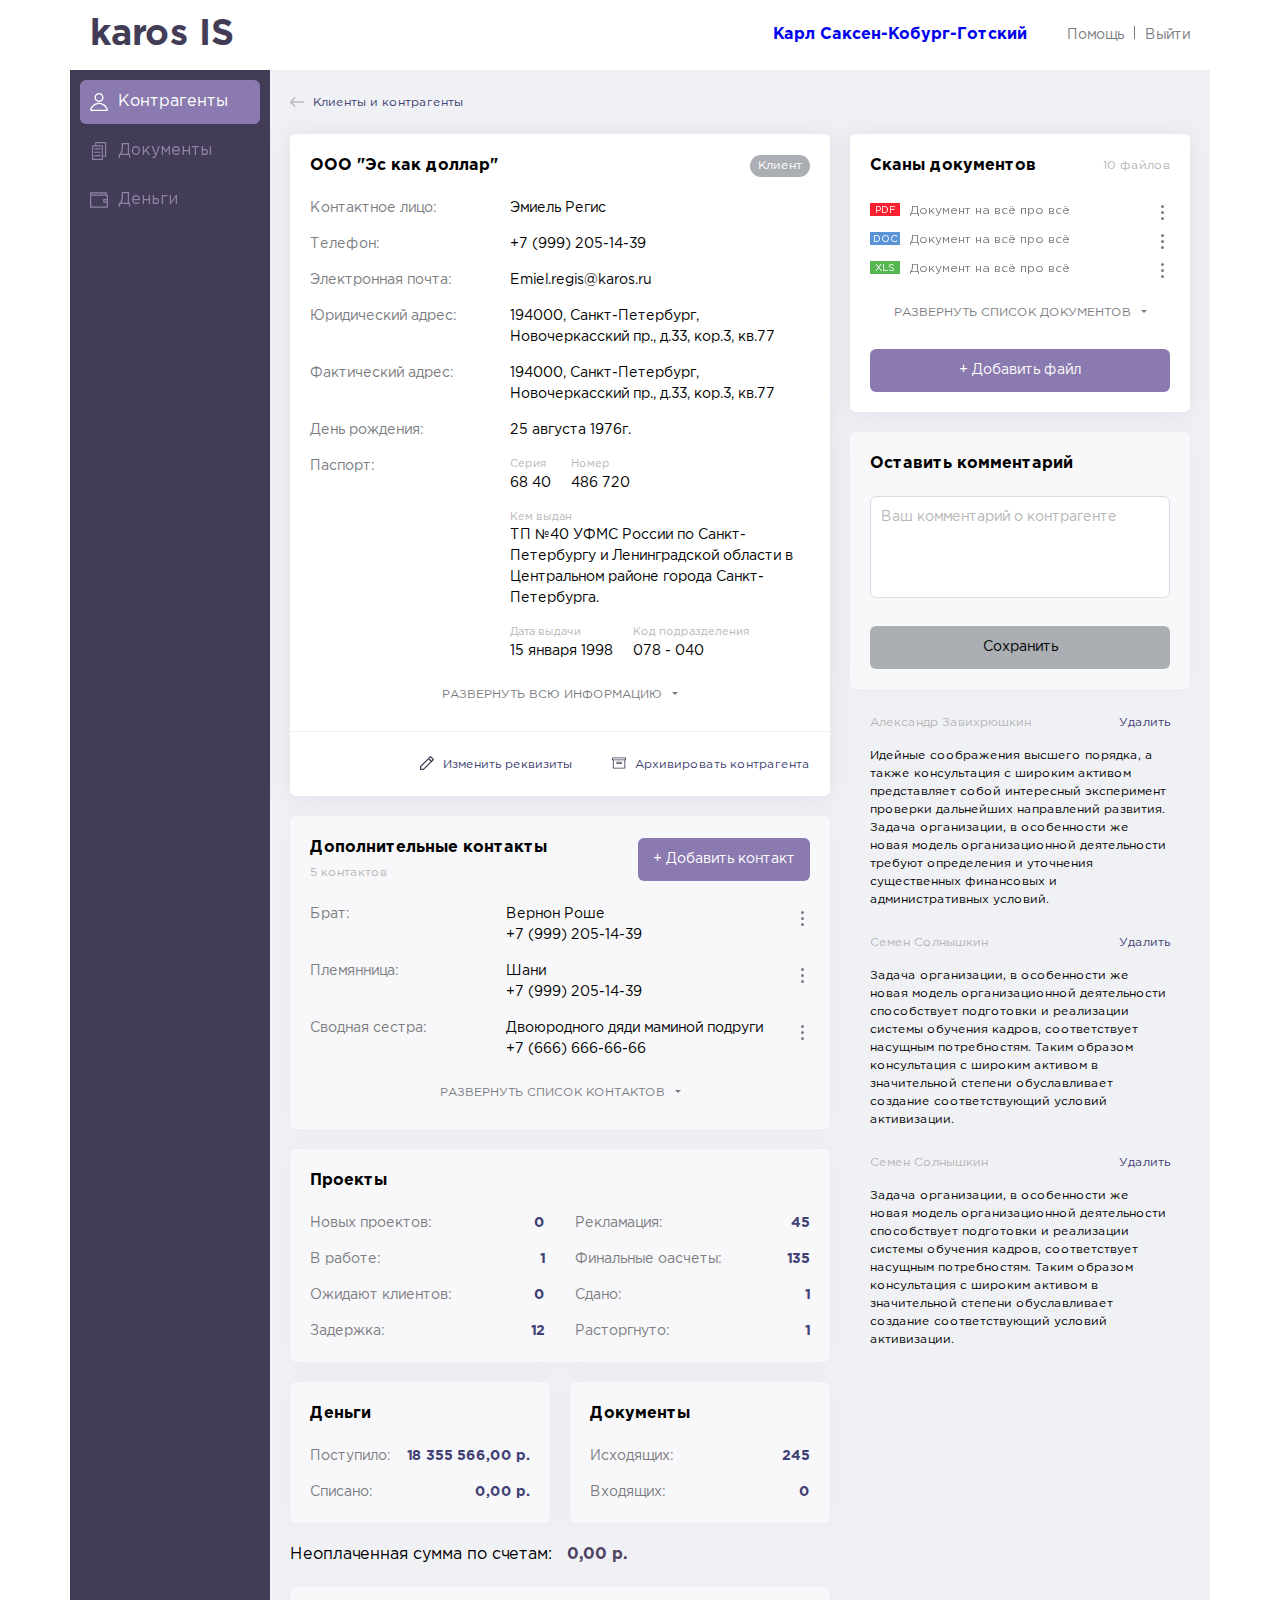
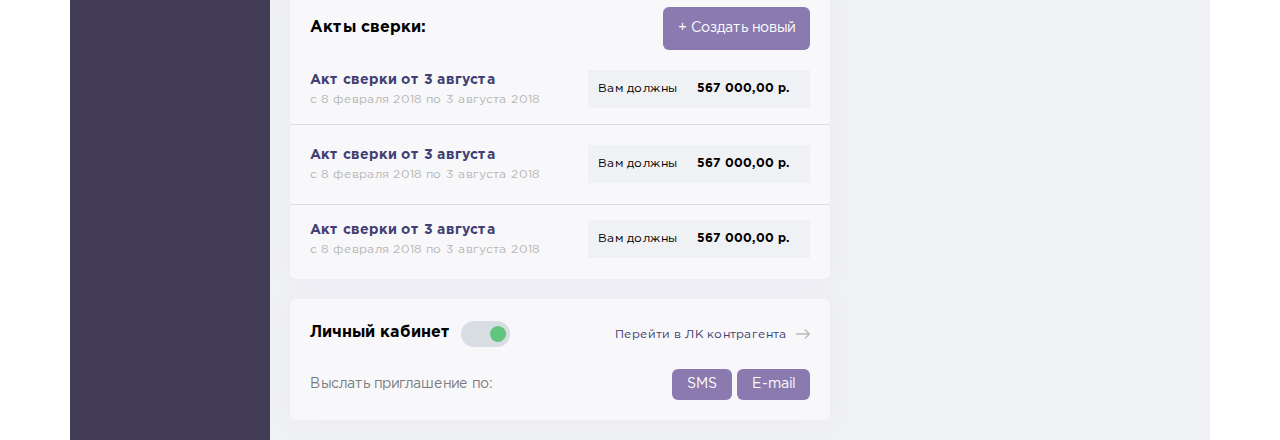
==== commit 44667e72: "444" ====
--- a/contractor.html
+++ b/contractor.html
@@ -146,7 +146,7 @@
               <h5>Дополнительные контакты</h5>
               <span>5 контактов</span>
             </div>
-            <input class="btn btn-auto" type="submit" value="+ Добавить контакт">
+            <input class="btn btn-primary btn-auto" type="submit" value="+ Добавить контакт">
           </div>
           <div class="module__content">
             <div class="row row-between-xs">
@@ -302,7 +302,7 @@
             <div>
               <h5>Акты сверки:</h5>
             </div>
-            <input class="btn btn-auto" type="submit" value="+ Создать новый">
+            <input class="btn btn-primary btn-auto" type="submit" value="+ Создать новый">
           </div>
           <div class="module__content">
             <div class="row row-middle-xs row-between-xs">
@@ -357,8 +357,8 @@
             <div class="row row-middle-xs row-between-xs">
               <span>Выслать приглашение по:</span>
               <div>
-                <a class="btn btn-s" href="">SMS</a>
-                <a class="btn btn-s" href="">E-mail</a>
+                <a class="btn btn-primary btn-s" href="">SMS</a>
+                <a class="btn btn-primary btn-s" href="">E-mail</a>
               </div>
             </div>
           </div>
@@ -423,7 +423,7 @@
             </div>
           </div>
           <div class="module__footer">
-            <input class="btn btn-size" type="submit" value="+ Добавить файл">
+            <input class="btn btn-primary btn-size" type="submit" value="+ Добавить файл">
           </div>
         </div>
         <!-- Комментарии -->
--- a/css/style.min.css
+++ b/css/style.min.css
@@ -1,2 +1,2 @@
-/*! normalize.css v3.0.3 | MIT License | github.com/necolas/normalize.css */body,figure{margin:0}img,legend{border:0}body,legend,td,th{padding:0}.col-xs,.col-xs-min,.col-xs-shrink{min-width:0;max-width:100%}abbr,h6{letter-spacing:.05em}a:active,a:hover,button{outline:0}pre,textarea{overflow:auto}.select_family,sub,sup{position:relative}.btn,.header .logo a,.nav__link{text-decoration:none}body,html{width:100%;height:100%}html{font-family:sans-serif;-ms-text-size-adjust:100%;-webkit-text-size-adjust:100%}article,aside,details,figcaption,figure,footer,header,hgroup,main,menu,nav,section,summary{display:block}audio,canvas,progress,video{display:inline-block;vertical-align:baseline}audio:not([controls]){display:none;height:0}[hidden],template{display:none}a{background-color:transparent}abbr[title]{border-bottom:1px dotted}dfn{font-style:italic}mark{color:#000;background:#ff0}small{font-size:80%}sub,sup{font-size:75%;line-height:0;vertical-align:baseline}sup{top:-.5em}sub{bottom:-.25em}svg:not(:root){overflow:hidden}hr{box-sizing:content-box;height:0}button,input,optgroup,select,textarea{font:inherit;margin:0;color:inherit}body,h1,h2,h3,h4,h5,h6{font-family:'Gotham Pro',Arial,sans-serif}button{overflow:visible;cursor:pointer}button,select{text-transform:none}button,html input[type=button],input[type=reset],input[type=submit]{cursor:pointer;-webkit-appearance:button}button[disabled],html input[disabled]{cursor:default}.btn,.module__content .expand,.toggle,.toolbar,label{cursor:pointer}button::-moz-focus-inner,input::-moz-focus-inner{padding:0;border:0}input{line-height:normal}input[type=checkbox],input[type=radio]{box-sizing:border-box;padding:0}input[type=number]::-webkit-inner-spin-button,input[type=number]::-webkit-outer-spin-button{height:auto}input[type=search]{box-sizing:content-box;-webkit-appearance:textfield}input[type=search]::-webkit-search-cancel-button,input[type=search]::-webkit-search-decoration{-webkit-appearance:none}fieldset{margin:0 2px;padding:.35em .625em .75em;border:1px solid silver}.container,.container-fluid{margin-right:auto;margin-left:auto}legend{}optgroup{font-weight:700}b,dl:not([class]) dt:not([class]),dt,h1,h2,h3,h4,h5,h6,strong{font-weight:bolder}table{border-spacing:0;border-collapse:collapse}.radius{border-radius:6px}.flex-between{display:-ms-flexbox;display:flex;-ms-flex-pack:justify;justify-content:space-between}.flex-middle{display:-ms-flexbox;display:flex;-ms-flex-align:center;align-items:center}.flex-center-between{display:-ms-flexbox;display:flex;-ms-flex-align:center;align-items:center;-ms-flex-pack:justify;justify-content:space-between}.flex-center-end{display:-ms-flexbox;display:flex;-ms-flex-align:center;align-items:center;-ms-flex-pack:end;justify-content:flex-end}.col,.row{display:-ms-flexbox}.col{display:flex;flex-direction:column;-ms-flex-direction:column}/*! links.less v0.0.5 | MIT License | github.com/paulradzkov/links.less */.link,.link-inherit,.link-novisited,a{text-decoration:none;-webkit-text-decoration-line:none;-moz-text-decoration-line:none;text-decoration-line:none;-webkit-text-decoration-style:solid;-moz-text-decoration-style:solid;text-decoration-style:solid;text-decoration-skip:ink}.link img:only-child,.link-inherit img:only-child,.link-novisited img:only-child,a img:only-child{vertical-align:top}.link,.link:link,.link:visited,a:not([class]),a:not([class]):link,a:not([class]):visited{color:#413f73;-webkit-text-decoration-color:rgba(65,63,115,.25);-moz-text-decoration-color:rgba(65,63,115,.25);text-decoration-color:rgba(65,63,115,.25)}.link:focus,.link:hover,.link:visited:focus,.link:visited:hover,a:not([class]):focus,a:not([class]):hover,a:not([class]):visited:focus,a:not([class]):visited:hover{color:#4a4883;-webkit-text-decoration-color:rgba(74,72,131,.25);-moz-text-decoration-color:rgba(74,72,131,.25);text-decoration-color:rgba(74,72,131,.25)}.link:active,a:not([class]):active{color:#bc4df8;-webkit-text-decoration-color:rgba(188,77,248,.25);-moz-text-decoration-color:rgba(188,77,248,.25);text-decoration-color:rgba(188,77,248,.25)}.link-novisited,.link-novisited:link,.link-novisited:visited{color:#413f73;-webkit-text-decoration-color:rgba(65,63,115,.25);-moz-text-decoration-color:rgba(65,63,115,.25);text-decoration-color:rgba(65,63,115,.25)}.link-novisited:focus,.link-novisited:hover,.link-novisited:visited:focus,.link-novisited:visited:hover{color:#4a4883;-webkit-text-decoration-color:rgba(74,72,131,.25);-moz-text-decoration-color:rgba(74,72,131,.25);text-decoration-color:rgba(74,72,131,.25)}.link-novisited:active{color:#bc4df8;-webkit-text-decoration-color:rgba(188,77,248,.25);-moz-text-decoration-color:rgba(188,77,248,.25);text-decoration-color:rgba(188,77,248,.25)}.link-inherit,.link-inherit:link,.link-inherit:visited{color:inherit}.link-inherit:focus,.link-inherit:hover,.link-inherit:visited:focus,.link-inherit:visited:hover{color:#4a4883;-webkit-text-decoration-color:rgba(74,72,131,.25);-moz-text-decoration-color:rgba(74,72,131,.25);text-decoration-color:rgba(74,72,131,.25)}.link-inherit:active{color:#bc4df8;-webkit-text-decoration-color:rgba(188,77,248,.25);-moz-text-decoration-color:rgba(188,77,248,.25);text-decoration-color:rgba(188,77,248,.25)}.link,.link-inherit,.link-inherit:link,.link-inherit:visited,.link-novisited,.link-novisited:link,.link-novisited:visited,.link:link,.link:visited,a:not([class]),a:not([class]):link,a:not([class]):visited{transition:color .3s ease-out,background-color .3s ease-out,border-color .3s ease-out,box-shadow .3s ease-out,text-decoration-color .3s ease-out}.link-inherit:hover,.link-novisited:hover,.link:hover,a:not([class]):hover{transition:color 0s,background-color 0s,border-color 0s,box-shadow 0s,text-decoration-color 0s}.btn,.content__nav svg,.header .logo a,.nav__link,.nav__link svg,.select_family::after{transition:all .25s ease-out}.link-inherit:not(a),.link-novisited:not(a),.link:not(a){padding:unset;cursor:pointer;border-style:unset;background-color:unset}.link{font-size:.75em;padding:5px 0}.container-fluid{padding-right:15px;padding-left:15px}.row{display:flex;flex-direction:row;box-sizing:border-box;-ms-flex:0 1 auto;flex:0 1 auto;-ms-flex-direction:row;-ms-flex-wrap:wrap;flex-wrap:wrap}.row[class*=col-]{padding-right:0;padding-left:0}.row-reverse-xs{flex-direction:row-reverse;-ms-flex-direction:row-reverse}.row-start-xs{-ms-flex-pack:start;justify-content:flex-start}.row-center-xs{-ms-flex-pack:center;justify-content:center}.row-end-xs{-ms-flex-pack:end;justify-content:flex-end}.row-top-xs{-ms-flex-align:start;align-items:flex-start}.row-middle-xs{-ms-flex-align:center;align-items:center}.row-bottom-xs{-ms-flex-align:end;align-items:flex-end}.row-around-xs{-ms-flex-pack:distribute;justify-content:space-around}.row-between-xs{-ms-flex-pack:justify;justify-content:space-between}.col-xs,.col-xs-1,.col-xs-10,.col-xs-11,.col-xs-12,.col-xs-2,.col-xs-3,.col-xs-4,.col-xs-5,.col-xs-6,.col-xs-7,.col-xs-8,.col-xs-9,.col-xs-min,.col-xs-shrink{box-sizing:border-box;padding-right:15px;padding-left:15px;-ms-flex:0 0 auto;flex:0 0 auto}.col-xs-1{max-width:8.33333333%;-ms-flex-preferred-size:8.33333333%;flex-basis:8.33333333%}.col-xs-2{max-width:16.66666667%;-ms-flex-preferred-size:16.66666667%;flex-basis:16.66666667%}.col-xs-3{max-width:25%;-ms-flex-preferred-size:25%;flex-basis:25%}.col-xs-4{max-width:33.33333333%;-ms-flex-preferred-size:33.33333333%;flex-basis:33.33333333%}.col-xs-5{max-width:41.66666667%;-ms-flex-preferred-size:41.66666667%;flex-basis:41.66666667%}.col-xs-6{max-width:50%;-ms-flex-preferred-size:50%;flex-basis:50%}.col-xs-7{max-width:58.33333333%;-ms-flex-preferred-size:58.33333333%;flex-basis:58.33333333%}.col-xs-8{max-width:66.66666667%;-ms-flex-preferred-size:66.66666667%;flex-basis:66.66666667%}.col-xs-9{max-width:75%;-ms-flex-preferred-size:75%;flex-basis:75%}.col-xs-10{max-width:83.33333333%;-ms-flex-preferred-size:83.33333333%;flex-basis:83.33333333%}.col-xs-11{max-width:91.66666667%;-ms-flex-preferred-size:91.66666667%;flex-basis:91.66666667%}.col-xs-12{max-width:100%;-ms-flex-preferred-size:100%;flex-basis:100%}.col-xs-offset-0{margin-left:0}.col-xs-offset-1{margin-left:8.33333333%}.col-xs-offset-2{margin-left:16.66666667%}.col-xs-offset-3{margin-left:25%}.col-xs-offset-4{margin-left:33.33333333%}.col-xs-offset-5{margin-left:41.66666667%}.col-xs-offset-6{margin-left:50%}.col-xs-offset-7{margin-left:58.33333333%}.col-xs-offset-8{margin-left:66.66666667%}.col-xs-offset-9{margin-left:75%}.col-xs-offset-10{margin-left:83.33333333%}.col-xs-offset-11{margin-left:91.66666667%}.col-xs-offset-12{margin-left:100%}.col-xs{-ms-flex-positive:1;flex-grow:1;-ms-flex-preferred-size:0;flex-basis:0}.col-xs-shrink{-ms-flex-positive:0;flex-grow:0;-ms-flex-preferred-size:auto;flex-basis:auto}.col-xs-min{-ms-flex-positive:0;flex-grow:0;-ms-flex-preferred-size:0;flex-basis:0}.col-first-xs{-ms-flex-order:-1;order:-1}.col-last-xs{-ms-flex-order:1;order:1}.col-flex-xs{display:-ms-flexbox;display:flex;flex-direction:column;-ms-flex-direction:column;-ms-flex-align:stretch;align-items:stretch}.flex-grow-xs{-ms-flex-positive:1;flex-grow:1}@media (min-width:768px){.col-sm,.col-sm-min,.col-sm-shrink{min-width:0;max-width:100%}.container{max-width:750px}.row-reverse-sm{flex-direction:row-reverse;-ms-flex-direction:row-reverse}.row-start-sm{-ms-flex-pack:start;justify-content:flex-start}.row-center-sm{-ms-flex-pack:center;justify-content:center}.row-end-sm{-ms-flex-pack:end;justify-content:flex-end}.row-top-sm{-ms-flex-align:start;align-items:flex-start}.row-middle-sm{-ms-flex-align:center;align-items:center}.row-bottom-sm{-ms-flex-align:end;align-items:flex-end}.row-around-sm{-ms-flex-pack:distribute;justify-content:space-around}.row-between-sm{-ms-flex-pack:justify;justify-content:space-between}.col-sm,.col-sm-1,.col-sm-10,.col-sm-11,.col-sm-12,.col-sm-2,.col-sm-3,.col-sm-4,.col-sm-5,.col-sm-6,.col-sm-7,.col-sm-8,.col-sm-9,.col-sm-min,.col-sm-shrink{box-sizing:border-box;padding-right:15px;padding-left:15px;-ms-flex:0 0 auto;flex:0 0 auto}.col-sm-1{max-width:8.33333333%;-ms-flex-preferred-size:8.33333333%;flex-basis:8.33333333%}.col-sm-2{max-width:16.66666667%;-ms-flex-preferred-size:16.66666667%;flex-basis:16.66666667%}.col-sm-3{max-width:25%;-ms-flex-preferred-size:25%;flex-basis:25%}.col-sm-4{max-width:33.33333333%;-ms-flex-preferred-size:33.33333333%;flex-basis:33.33333333%}.col-sm-5{max-width:41.66666667%;-ms-flex-preferred-size:41.66666667%;flex-basis:41.66666667%}.col-sm-6{max-width:50%;-ms-flex-preferred-size:50%;flex-basis:50%}.col-sm-7{max-width:58.33333333%;-ms-flex-preferred-size:58.33333333%;flex-basis:58.33333333%}.col-sm-8{max-width:66.66666667%;-ms-flex-preferred-size:66.66666667%;flex-basis:66.66666667%}.col-sm-9{max-width:75%;-ms-flex-preferred-size:75%;flex-basis:75%}.col-sm-10{max-width:83.33333333%;-ms-flex-preferred-size:83.33333333%;flex-basis:83.33333333%}.col-sm-11{max-width:91.66666667%;-ms-flex-preferred-size:91.66666667%;flex-basis:91.66666667%}.col-sm-12{max-width:100%;-ms-flex-preferred-size:100%;flex-basis:100%}.col-sm-offset-0{margin-left:0}.col-sm-offset-1{margin-left:8.33333333%}.col-sm-offset-2{margin-left:16.66666667%}.col-sm-offset-3{margin-left:25%}.col-sm-offset-4{margin-left:33.33333333%}.col-sm-offset-5{margin-left:41.66666667%}.col-sm-offset-6{margin-left:50%}.col-sm-offset-7{margin-left:58.33333333%}.col-sm-offset-8{margin-left:66.66666667%}.col-sm-offset-9{margin-left:75%}.col-sm-offset-10{margin-left:83.33333333%}.col-sm-offset-11{margin-left:91.66666667%}.col-sm-offset-12{margin-left:100%}.col-sm{-ms-flex-positive:1;flex-grow:1;-ms-flex-preferred-size:0;flex-basis:0}.col-sm-shrink{-ms-flex-positive:0;flex-grow:0;-ms-flex-preferred-size:auto;flex-basis:auto}.col-sm-min{-ms-flex-positive:0;flex-grow:0;-ms-flex-preferred-size:0;flex-basis:0}.col-first-sm{-ms-flex-order:-1;order:-1}.col-last-sm{-ms-flex-order:1;order:1}.col-flex-sm{display:-ms-flexbox;display:flex;flex-direction:column;-ms-flex-direction:column;-ms-flex-align:stretch;align-items:stretch}.flex-grow-sm{-ms-flex-positive:1;flex-grow:1}}@media (min-width:992px){.col-md,.col-md-min,.col-md-shrink{min-width:0;max-width:100%}.container{max-width:970px}.row-reverse-md{flex-direction:row-reverse;-ms-flex-direction:row-reverse}.row-start-md{-ms-flex-pack:start;justify-content:flex-start}.row-center-md{-ms-flex-pack:center;justify-content:center}.row-end-md{-ms-flex-pack:end;justify-content:flex-end}.row-top-md{-ms-flex-align:start;align-items:flex-start}.row-middle-md{-ms-flex-align:center;align-items:center}.row-bottom-md{-ms-flex-align:end;align-items:flex-end}.row-around-md{-ms-flex-pack:distribute;justify-content:space-around}.row-between-md{-ms-flex-pack:justify;justify-content:space-between}.col-md,.col-md-1,.col-md-10,.col-md-11,.col-md-12,.col-md-2,.col-md-3,.col-md-4,.col-md-5,.col-md-6,.col-md-7,.col-md-8,.col-md-9,.col-md-min,.col-md-shrink{box-sizing:border-box;padding-right:15px;padding-left:15px;-ms-flex:0 0 auto;flex:0 0 auto}.col-md-1{max-width:8.33333333%;-ms-flex-preferred-size:8.33333333%;flex-basis:8.33333333%}.col-md-2{max-width:16.66666667%;-ms-flex-preferred-size:16.66666667%;flex-basis:16.66666667%}.col-md-3{max-width:25%;-ms-flex-preferred-size:25%;flex-basis:25%}.col-md-4{max-width:33.33333333%;-ms-flex-preferred-size:33.33333333%;flex-basis:33.33333333%}.col-md-5{max-width:41.66666667%;-ms-flex-preferred-size:41.66666667%;flex-basis:41.66666667%}.col-md-6{max-width:50%;-ms-flex-preferred-size:50%;flex-basis:50%}.col-md-7{max-width:58.33333333%;-ms-flex-preferred-size:58.33333333%;flex-basis:58.33333333%}.col-md-8{max-width:66.66666667%;-ms-flex-preferred-size:66.66666667%;flex-basis:66.66666667%}.col-md-9{max-width:75%;-ms-flex-preferred-size:75%;flex-basis:75%}.col-md-10{max-width:83.33333333%;-ms-flex-preferred-size:83.33333333%;flex-basis:83.33333333%}.col-md-11{max-width:91.66666667%;-ms-flex-preferred-size:91.66666667%;flex-basis:91.66666667%}.col-md-12{max-width:100%;-ms-flex-preferred-size:100%;flex-basis:100%}.col-md-offset-0{margin-left:0}.col-md-offset-1{margin-left:8.33333333%}.col-md-offset-2{margin-left:16.66666667%}.col-md-offset-3{margin-left:25%}.col-md-offset-4{margin-left:33.33333333%}.col-md-offset-5{margin-left:41.66666667%}.col-md-offset-6{margin-left:50%}.col-md-offset-7{margin-left:58.33333333%}.col-md-offset-8{margin-left:66.66666667%}.col-md-offset-9{margin-left:75%}.col-md-offset-10{margin-left:83.33333333%}.col-md-offset-11{margin-left:91.66666667%}.col-md-offset-12{margin-left:100%}.col-md{-ms-flex-positive:1;flex-grow:1;-ms-flex-preferred-size:0;flex-basis:0}.col-md-shrink{-ms-flex-positive:0;flex-grow:0;-ms-flex-preferred-size:auto;flex-basis:auto}.col-md-min{-ms-flex-positive:0;flex-grow:0;-ms-flex-preferred-size:0;flex-basis:0}.col-first-md{-ms-flex-order:-1;order:-1}.col-last-md{-ms-flex-order:1;order:1}.col-flex-md{display:-ms-flexbox;display:flex;flex-direction:column;-ms-flex-direction:column;-ms-flex-align:stretch;align-items:stretch}.flex-grow-md{-ms-flex-positive:1;flex-grow:1}}@media (min-width:1200px){.col-lg,.col-lg-min,.col-lg-shrink{min-width:0;max-width:100%}.container{max-width:1170px}.row-reverse-lg{flex-direction:row-reverse;-ms-flex-direction:row-reverse}.row-start-lg{-ms-flex-pack:start;justify-content:flex-start}.row-center-lg{-ms-flex-pack:center;justify-content:center}.row-end-lg{-ms-flex-pack:end;justify-content:flex-end}.row-top-lg{-ms-flex-align:start;align-items:flex-start}.row-middle-lg{-ms-flex-align:center;align-items:center}.row-bottom-lg{-ms-flex-align:end;align-items:flex-end}.row-around-lg{-ms-flex-pack:distribute;justify-content:space-around}.row-between-lg{-ms-flex-pack:justify;justify-content:space-between}.col-lg,.col-lg-1,.col-lg-10,.col-lg-11,.col-lg-12,.col-lg-2,.col-lg-3,.col-lg-4,.col-lg-5,.col-lg-6,.col-lg-7,.col-lg-8,.col-lg-9,.col-lg-min,.col-lg-shrink{box-sizing:border-box;padding-right:15px;padding-left:15px;-ms-flex:0 0 auto;flex:0 0 auto}.col-lg-1{max-width:8.33333333%;-ms-flex-preferred-size:8.33333333%;flex-basis:8.33333333%}.col-lg-2{max-width:16.66666667%;-ms-flex-preferred-size:16.66666667%;flex-basis:16.66666667%}.col-lg-3{max-width:25%;-ms-flex-preferred-size:25%;flex-basis:25%}.col-lg-4{max-width:33.33333333%;-ms-flex-preferred-size:33.33333333%;flex-basis:33.33333333%}.col-lg-5{max-width:41.66666667%;-ms-flex-preferred-size:41.66666667%;flex-basis:41.66666667%}.col-lg-6{max-width:50%;-ms-flex-preferred-size:50%;flex-basis:50%}.col-lg-7{max-width:58.33333333%;-ms-flex-preferred-size:58.33333333%;flex-basis:58.33333333%}.col-lg-8{max-width:66.66666667%;-ms-flex-preferred-size:66.66666667%;flex-basis:66.66666667%}.col-lg-9{max-width:75%;-ms-flex-preferred-size:75%;flex-basis:75%}.col-lg-10{max-width:83.33333333%;-ms-flex-preferred-size:83.33333333%;flex-basis:83.33333333%}.col-lg-11{max-width:91.66666667%;-ms-flex-preferred-size:91.66666667%;flex-basis:91.66666667%}.col-lg-12{max-width:100%;-ms-flex-preferred-size:100%;flex-basis:100%}.col-lg-offset-0{margin-left:0}.col-lg-offset-1{margin-left:8.33333333%}.col-lg-offset-2{margin-left:16.66666667%}.col-lg-offset-3{margin-left:25%}.col-lg-offset-4{margin-left:33.33333333%}.col-lg-offset-5{margin-left:41.66666667%}.col-lg-offset-6{margin-left:50%}.col-lg-offset-7{margin-left:58.33333333%}.col-lg-offset-8{margin-left:66.66666667%}.col-lg-offset-9{margin-left:75%}.col-lg-offset-10{margin-left:83.33333333%}.col-lg-offset-11{margin-left:91.66666667%}.col-lg-offset-12{margin-left:100%}.col-lg{-ms-flex-positive:1;flex-grow:1;-ms-flex-preferred-size:0;flex-basis:0}.col-lg-shrink{-ms-flex-positive:0;flex-grow:0;-ms-flex-preferred-size:auto;flex-basis:auto}.col-lg-min{-ms-flex-positive:0;flex-grow:0;-ms-flex-preferred-size:0;flex-basis:0}.col-first-lg{-ms-flex-order:-1;order:-1}.col-last-lg{-ms-flex-order:1;order:1}.col-flex-lg{display:-ms-flexbox;display:flex;flex-direction:column;-ms-flex-direction:column;-ms-flex-align:stretch;align-items:stretch}.flex-grow-lg{-ms-flex-positive:1;flex-grow:1}}.header,.input_family{-ms-flex-align:center}@font-face{font-family:'Gotham Pro';font-weight:700;font-style:italic;src:url(/fonts/GothamPro-BoldItalic.eot);src:local('/fonts/Gotham Pro Bold Italic'),local('/fonts/GothamPro-BoldItalic'),url(/fonts/GothamPro-BoldItalic.eot?#iefix) format('embedded-opentype'),url(/fonts/GothamPro-BoldItalic.woff) format('woff'),url(/fonts/GothamPro-BoldItalic.ttf) format('truetype')}@font-face{font-family:'Gotham Pro';font-weight:400;font-style:italic;src:url(/fonts/GothamPro-Italic.eot);src:local('/fonts/Gotham Pro Italic'),local('/fonts/GothamPro-Italic'),url(/fonts/GothamPro-Italic.eot?#iefix) format('embedded-opentype'),url(/fonts/GothamPro-Italic.woff) format('woff'),url(/fonts/GothamPro-Italic.ttf) format('truetype')}@font-face{font-family:'Gotham Pro';font-weight:500;font-style:normal;src:url(/fonts/GothamPro-Medium.eot);src:local('/fonts/Gotham Pro Medium'),local('/fonts/GothamPro-Medium'),url(/fonts/GothamPro-Medium.eot?#iefix) format('embedded-opentype'),url(/fonts/GothamPro-Medium.woff) format('woff'),url(/fonts/GothamPro-Medium.ttf) format('truetype')}@font-face{font-family:'Gotham Pro';font-weight:900;font-style:italic;src:url(/fonts/GothamPro-BlackItalic.eot);src:local('/fonts/Gotham Pro Black Italic'),local('/fonts/GothamPro-BlackItalic'),url(/fonts/GothamPro-BlackItalic.eot?#iefix) format('embedded-opentype'),url(/fonts/GothamPro-BlackItalic.woff) format('woff'),url(/fonts/GothamPro-BlackItalic.ttf) format('truetype')}@font-face{font-family:'Gotham Pro';font-weight:700;font-style:normal;src:url(/fonts/GothamPro-Bold.eot);src:local('/fonts/Gotham Pro Bold'),local('/fonts/GothamPro-Bold'),url(/fonts/GothamPro-Bold.eot?#iefix) format('embedded-opentype'),url(/fonts/GothamPro-Bold.woff) format('woff'),url(/fonts/GothamPro-Bold.ttf) format('truetype')}@font-face{font-family:'Gotham Pro Narrow';font-weight:700;font-style:normal;src:url(/fonts/GothamProNarrow-Bold.eot);src:local('/fonts/Gotham Pro Narrow Bold'),local('/fonts/GothamProNarrow-Bold'),url(/fonts/GothamProNarrow-Bold.eot?#iefix) format('embedded-opentype'),url(/fonts/GothamProNarrow-Bold.woff) format('woff'),url(/fonts/GothamProNarrow-Bold.ttf) format('truetype')}@font-face{font-family:'Gotham Pro Narrow';font-weight:500;font-style:normal;src:url(/fonts/GothamProNarrow-Medium.eot);src:local('/fonts/Gotham Pro Narrow Medium'),local('/fonts/GothamProNarrow-Medium'),url(/fonts/GothamProNarrow-Medium.eot?#iefix) format('embedded-opentype'),url(/fonts/GothamProNarrow-Medium.woff) format('woff'),url(/fonts/GothamProNarrow-Medium.ttf) format('truetype')}@font-face{font-family:'Gotham Pro';font-weight:300;font-style:italic;src:url(/fonts/GothamPro-LightItalic.eot);src:local('/fonts/Gotham Pro Light Italic'),local('/fonts/GothamPro-LightItalic'),url(/fonts/GothamPro-LightItalic.eot?#iefix) format('embedded-opentype'),url(/fonts/GothamPro-LightItalic.woff) format('woff'),url(/fonts/GothamPro-LightItalic.ttf) format('truetype')}@font-face{font-family:'Gotham Pro';font-weight:300;font-style:normal;src:url(/fonts/GothamPro-Light.eot);src:local('/fonts/Gotham Pro Light'),local('/fonts/GothamPro-Light'),url(/fonts/GothamPro-Light.eot?#iefix) format('embedded-opentype'),url(/fonts/GothamPro-Light.woff) format('woff'),url(/fonts/GothamPro-Light.ttf) format('truetype')}@font-face{font-family:'Gotham Pro';font-weight:900;font-style:normal;src:url(/fonts/GothamPro-Black.eot);src:local('/fonts/Gotham Pro Black'),local('/fonts/GothamPro-Black'),url(/fonts/GothamPro-Black.eot?#iefix) format('embedded-opentype'),url(/fonts/GothamPro-Black.woff) format('woff'),url(/fonts/GothamPro-Black.ttf) format('truetype')}@font-face{font-family:'Gotham Pro';font-weight:400;font-style:normal;src:url(/fonts/GothamPro.eot);src:local('/fonts/Gotham Pro'),local('/fonts/GothamPro'),url(/fonts/GothamPro.eot?#iefix) format('embedded-opentype'),url(/fonts/GothamPro.woff) format('woff'),url(/fonts/GothamPro.ttf) format('truetype')}@font-face{font-family:'Gotham Pro';font-weight:500;font-style:italic;src:url(/fonts/GothamPro-MediumItalic.eot);src:local('/fonts/Gotham Pro Medium Italic'),local('/fonts/GothamPro-MediumItalic'),url(/fonts/GothamPro-MediumItalic.eot?#iefix) format('embedded-opentype'),url(/fonts/GothamPro-MediumItalic.woff) format('woff'),url(/fonts/GothamPro-MediumItalic.ttf) format('truetype')}/*! bettertext.css v2.0.4 | MIT License | github.com/paulradzkov/bettertext.css */body{font-size:1em;line-height:1.5}ol:not([class]):before,p:before,ul:not([class]):before{display:block;overflow:hidden;width:10em;content:''}li p:before{content:none}.header .user__login a::before,.module__content .expand span::after,.select_family::after,.toolbar__icon::after,.toolbar__icon::before{content:''}h1{font-size:1.625em;line-height:1.1;margin:3.23076923em 0 .92307692em}h2{font-size:1.4375em;line-height:1.2;margin:3.13043478em 0 1.04347826em}h3{font-size:1.25em;line-height:1.3;margin:3em 0 1.2em}h4{font-size:1.125em;line-height:1.4;margin:2.66666667em 0 1.33333333em}h5{font-size:1em;line-height:1.5;margin:2.25em 0 1.5em}h6{font-size:.75em;line-height:2;margin:2em 0 0;text-transform:uppercase}@media (min-width:768px){h1{font-size:2.4375em;margin-top:3.07692308em;margin-bottom:.61538462em}h2{font-size:1.9375em;margin-top:3.09677419em;margin-bottom:.77419355em}h3{font-size:1.5625em;margin-top:2.88em;margin-bottom:.96em}h4{font-size:1.25em;margin-top:2.4em;margin-bottom:1.2em}}h1:first-child,h2:first-child,h3:first-child,h4:first-child,h5:first-child,h6:first-child{margin-top:0}h1+h2{margin-top:1.2em}h2+h3{margin-top:1.3em}h3+h4{margin-top:1.4em}h4+h5{margin-top:1.5em}h5+h6{margin-top:2em}ol:not([class]),ul:not([class]){max-width:calc(47.5rem);margin:0 0 1.5em;padding-right:2.5em;padding-left:0}blockquote>p:last-child,ol:not([class]) ol,ol:not([class]) ul,ul:not([class]) ol,ul:not([class]) ul{margin-bottom:0}ol:not([class]) li,ul:not([class]) li{transform:translateX(2.5em);animation:fixlists 1s}@keyframes fixlists{0%{text-indent:-.001em}100%{text-indent:0}}img{max-width:100%;height:auto;vertical-align:bottom}p img:not(:only-child){vertical-align:baseline}figure:not([class]){margin:3em 0}figure:not([class])>p{font-size:.75em;max-width:37.5rem;margin:.5em 0 0}dl:not([class]),hr:not([class]){max-width:50rem}figcaption{font-size:.75em;max-width:37.5rem;margin:.5em 0 3em}figcaption>p{margin:.5em 0 0}blockquote,dl:not([class]),dl:not([class]) dd:not([class]){margin:0 0 1.5em}blockquote{max-width:calc(45rem);padding:1.5em 2.5em}blockquote>cite,blockquote>footer{font-size:.75em;display:block}.btn,.select_family{display:inline-block}pre{margin:1.5em 0;white-space:pre-wrap}p code{line-break:loose;overflow-wrap:break-word}table:not([class]){margin-top:3em;margin-bottom:3em;border-spacing:0;border-collapse:separate}table:not([class]) caption{font-size:.75em;margin-bottom:.625em;text-align:left}table:not([class]) td,table:not([class]) th{padding:.5em 1em;text-align:left;vertical-align:top;border-width:0 0 1px;border-style:solid;border-color:rgba(0,0,0,.1)}table:not([class]) thead td,table:not([class]) thead th{vertical-align:bottom;border-bottom-width:2px}hr:not([class]){margin:1.5em 0;opacity:.1;border:0;border-bottom:1px solid}abbr{margin-right:-.05em}code,kbd,pre,samp{font-family:monospace,monospace;font-size:1em}.btn{font-size:.875em;box-sizing:border-box;padding:15px;text-align:center;vertical-align:top;color:#fff;border-radius:6px;background:#8a7aaf}.btn--hover,.btn:hover{background:#695991}.btn-size{width:100%}.btn-auto{width:auto}.btn-s{padding:5px 15px}.btn[disabled]{background:#abaeb2}input[type=text],input[type=password],select,textarea{font-size:18px;line-height:20px;box-sizing:border-box;width:100%;outline:0}.input-checkbox,css textarea,input.text,input[type=button],input[type=submit],input[type=text],input[type=tel],input[type=number]{border:none;-webkit-appearance:none}textarea{resize:none;font-size:.875em;padding:10px;border:1px solid #d8dde3;border-radius:6px}textarea::-moz-placeholder{color:#b6b6b6}textarea:-ms-input-placeholder{color:#b6b6b6}textarea::placeholder{color:#b6b6b6}.select{font-size:.75em;width:auto;height:34px;margin-left:20px;padding:0 40px 0 10px;color:#7b7c81;border-color:#c2c7cc;border-radius:6px;background:#fff;-webkit-appearance:none;-moz-appearance:none;appearance:none}.select_family::after{position:absolute;top:50%;right:10px;margin-left:10px;transform:translateY(-50%);border:3px solid;border-top-color:#7b7c81;border-right-color:transparent;border-bottom-width:0;border-left-color:transparent}input[type=text]{font-size:.75em;padding:7px 10px;color:#7b7c81;border:1px solid #c2c7cc;border-radius:6px}.input_family{display:-ms-flexbox;display:flex;margin-top:20px;padding:20px;align-items:center;-ms-flex-pack:justify;justify-content:space-between}.input_family input[type=text]:nth-child(2n){margin:0 20px}.header{display:-ms-flexbox;display:flex;padding:10px 20px;align-items:center;-ms-flex-pack:justify;justify-content:space-between;grid-area:header}.header .logo a{font-size:36px;font-weight:700;color:#433c56}.header .logo a:hover{color:#685780}.header .user{display:-ms-flexbox;display:flex;-ms-flex-align:center;align-items:center}.header .user__name{font-weight:700;margin-right:40px}.header .user__login{display:-ms-flexbox;display:flex}.header .user__login a{font-size:.875em;color:#7b7c81}.header .user__login a::before{display:inline-block;width:1px;height:13px;margin:0 10px;background:#7b7c81}.header .user__login a:first-child::before{display:none}.aside-menu{background:#433c56;grid-area:aside}.nav{position:-webkit-sticky;position:sticky;top:10px;margin:10px 0;padding:0 10px}.nav__link{display:-ms-flexbox;display:flex;padding:10px;color:#8d83a8;-ms-flex-align:center;align-items:center}.nav__link:hover{color:#a8a1bd}.nav__link:hover svg{fill:#a8a1bd}.nav__link svg{width:18px;height:18px;margin-right:10px;fill:#8d83a8}.nav__item{list-style:none}.nav__item:nth-child(2n){margin:5px 0}.nav__item_current .nav__link{color:#fff;border-radius:6px;background:#8a7aaf}.nav__item_current .nav__link svg{fill:#fff}#caros-is{display:grid;max-width:1140px;height:100%;margin:0 auto;grid-template-columns:200px 1fr;grid-template-rows:70px auto;grid-template-areas:'header header header' 'aside main main' 'aside main main'}.content,.content__aside,.content__main{grid-template-rows:fit-content(100%);display:grid;grid-gap:20px}.content{padding:20px;background:#f0f1f5;grid-area:main}.content__nav{grid-column:span 2}.content__nav a{font-size:.75em}.content__nav a:hover svg{fill:#4a4883}.content__nav svg{position:relative;top:3px;width:14px;height:14px;margin-right:5px;fill:#b6b6b6}.one-column{grid-template-columns:1fr}.one-column .content__nav{grid-column:auto}.two-column{grid-template-columns:1fr 340px}.rows-2{display:grid;grid-template-columns:repeat(2,1fr);grid-gap:20px}.footer{grid-area:footer}.mark{font-size:.625em;-webkit-user-select:none;-moz-user-select:none;-ms-user-select:none;user-select:none;color:#fff}.mark_doc,.mark_pdf,.mark_xls{display:inline-block;width:30px;height:13px;text-align:center;vertical-align:middle}.mark_pdf{background:#fc2130}.mark_doc{background:#5b94d6}.mark_xls{background:#55b74f}.toolbar{position:relative;margin-left:-6px;padding:0 6px}.toolbar:hover .toolbar__icon,.toolbar:hover .toolbar__icon::after,.toolbar:hover .toolbar__icon::before{background:#8a7aaf}.toolbar:hover .toolbar__act{width:auto;height:auto;opacity:1}.toolbar:hover .toolbar__act li{transition:all .25s ease-out;opacity:1}.toolbar:hover .toolbar__act li:hover{background:#f0f1f5}.toolbar__icon,.toolbar__icon::after,.toolbar__icon::before{position:relative;display:inline-block;width:3px;height:3px;border-radius:50%;background:#7b7c81;transition:all .25s ease-out}.toolbar__icon::after,.toolbar__icon::before{position:absolute}.toolbar__icon::before{top:6px}.toolbar__icon::after{bottom:6px}.toolbar__act{position:absolute;z-index:1;top:0;right:15px;overflow:hidden;width:0;height:0;margin:0;padding:5px 0;transition:all .25s ease-out;opacity:0;border-radius:6px;background:#fff;box-shadow:0 0 25px rgba(138,122,175,.25)}.toolbar__act li{font-size:.75em;padding:5px 15px;list-style-type:none;opacity:0}.checkbox{display:none}.toggle{position:relative;display:-ms-flexbox;display:flex;width:41px;height:18px;margin-left:10px;padding:4px;transition:.25s;text-align:left;border-radius:50px;background:#d8dde3;-ms-flex-align:center;align-items:center}.disc{position:relative;left:0;display:inline-block;width:16px;height:16px;transition:.3s;transform:rotate(0);border-radius:50%;background:#c2c7cc}.checkbox:checked+.toggle .disc{left:25px;transform:rotate(110deg);background:#61c580}.radio{display:none}.radio_family label{font-size:.75em;display:inline-block;float:left;padding:7px 20px;transition:all .25s ease-out;color:#433c56;border:1px solid #8a7aaf}.radio_family label:first-of-type{border-right:none;border-radius:6px 0 0 6px}.radio_family label:last-of-type{border-left:none;border-radius:0 6px 6px 0}.radio_family label:hover{color:#695991}.radio_family .radio:checked+label{color:#fff;background:#8a7aaf}.document__link{position:relative;display:-ms-flexbox;display:flex;-ms-flex-align:center;align-items:center;-ms-flex-pack:justify;justify-content:space-between}.document__link:nth-of-type(2n){margin:5px 0}.document__link .link{margin-left:5px;color:#7b7c81}.module_primary{background:#fff;box-shadow:0 0 25px rgba(138,122,175,.15)}.module_secondary{background:#f8f8fa;box-shadow:0 0 25px rgba(138,122,175,.05)}.module{height:-webkit-fit-content;height:-moz-fit-content;height:fit-content;border-radius:6px}.module__header{display:-ms-flexbox;display:flex;padding:20px;-ms-flex-align:center;align-items:center;-ms-flex-pack:justify;justify-content:space-between}.module__header h5{margin:0}.module__header span{font-size:.75em}.module__header span:not([class]){color:#b6b6b6}.module__header span.mark_user{padding:2px 8px;color:#fff;border-radius:999px;background:#abaeb2}.module__content{padding:0 20px 20px}.module__content .row:nth-of-type(2n),.module__content .row>.row__content:nth-of-type(2n){margin:15px 0}.module__content .row:last-child,.module__content .row>.row__content:last-child{margin-bottom:0}.module__content .row>.row__content>span,.module__content .row>span{font-size:.875em;margin-left:40%}.module__content .row>.row__content>span:first-child,.module__content .row>span:first-child{margin-left:0;color:#7b7c81}.module__content .row>.row__content>span:nth-child(2),.module__content .row>span:nth-child(2){margin-left:0}.module__content .row__content{display:-ms-flexbox;display:flex;-ms-flex-positive:1;flex-grow:1}.module__content .col:nth-of-type(2n){margin:0 20px}.module__content .col span{font-size:.875em}.module__content .col-xs:first-of-type{padding-left:0}.module__content .col-xs:last-of-type{padding-right:0}.module__content .expand{margin:15px 0 0;padding:5px;text-align:center}.module__content .expand span{font-size:.75em;display:inline-block;transition:all .25s ease-out;text-transform:uppercase;color:#7b7c81}.module__content .expand span:hover{color:#303030}.module__content .expand span:hover span::after{border-top-color:#303030}.module__content .expand span::after{position:relative;top:6px;margin-left:10px;transition:all .25s ease-out;border:3px solid;border-top-color:#7b7c81;border-right-color:transparent;border-bottom-width:0;border-left-color:transparent}.module__footer a:last-child,.module__footer span:nth-of-type(2n){margin-left:20px}.module__footer{display:-ms-flexbox;display:flex;padding:0 20px 20px;-ms-flex-align:center;align-items:center}.module__footer_border{padding:20px;border-top:1px solid #f0f1f5}.module__footer svg{position:relative;top:2px;width:14px;height:14px;margin-right:5px;transition:all .25s ease-out;fill:#433c56}.module-contacts .row>.row__content>span,.module-contacts .row>span,.module-user .row>.row__content>span,.module-user .row>span{width:60%}.module-contacts .row>.row__content>span:first-child,.module-contacts .row>span:first-child,.module-user .row>.row__content>span:first-child,.module-user .row>span:first-child{width:40%}.module-new-contractor .col span:first-child,.module-user .col span:first-child{font-size:.6875em;color:#b6b6b6}.module-new-contractor .row .row,.module-user .row .row{margin-left:40%}.module-new-contractor .row .row:first-of-type,.module-user .row .row:first-of-type{margin-left:0}.module-documents .row span:nth-child(2),.module-money .row span:nth-child(2),.module-project .row span:nth-child(2){font-weight:700;color:#413f73}.comments{padding:20px}.comment{margin-bottom:20px}.comment__header{display:-ms-flexbox;display:flex;margin-bottom:10px;-ms-flex-align:center;align-items:center;-ms-flex-pack:justify;justify-content:space-between}.comment__header span{font-size:.75em;color:#b6b6b6}.comment__text{font-size:.75em;margin:0}.amount{grid-column:span 2}.amount-total{font-weight:700;margin-left:10px;color:#4f4262}.module-revise .module__content{padding:0 0 20px}.module-revise .module__content .row{padding:0 20px}.module-revise .module__content .row:nth-of-type(2n){padding:20px;border-top:1px solid #d8dde3;border-bottom:1px solid #d8dde3}.module-revise .module__content .row:last-child{padding-bottom:0;border-bottom:none}.module-revise .module__content .col{margin:0}.module-revise .module__content .col:nth-of-type(1) span:first-child{font-weight:700;color:#413f73}.module-revise .module__content .col:nth-of-type(1) span:nth-child(2){font-size:.75em;color:#b6b6b6}.module-revise .module__content .col:nth-of-type(2) span{font-size:.75em;padding:10px;background:#f0f1f5}.module-revise .module__content .col:nth-of-type(2) span span{font-size:inherit;font-weight:700;margin-left:10px}.module-personal .module__header svg{position:relative;top:3px;width:14px;height:14px;margin-left:5px;transform:rotate(180deg);fill:#b6b6b6}.module-new-contractor .module__content .row{display:-ms-flexbox;display:flex;-ms-flex-pack:justify;justify-content:space-between}.module-new-contractor .module__content .row input[type=text],.module-new-contractor .module__content .row textarea{font-size:.75em;width:60%}.module-new-contractor .module__content .row .col,.module-new-contractor .module__content .row .col input[type=text]{width:100%}.module-new-contractor .module__content .row .col:nth-of-type(2n){margin:0 0 0 10px}.module-new-contractor .module__content .row .row{width:60%;-ms-flex-wrap:nowrap;flex-wrap:nowrap}.module-new-contractor .module__content .row-top-xs span{margin-top:10px}/*! hidden.less v0.0.1 | MIT License | github.com/paulradzkov/hidden.less */.hidden,.hidden-from-xs{display:none}@media (max-width:575px){.hidden-between-xs-sm,.hidden-upto-sm{display:none}}@media (min-width:576px){.hidden-from-sm{display:none}}@media (min-width:576px) and (max-width:767px){.hidden-between-sm-md{display:none}}@media (max-width:767px){.hidden-upto-md{display:none}}@media (min-width:768px){.hidden-from-md{display:none}}@media (min-width:768px) and (max-width:991px){.hidden-between-md-lg{display:none}}@media (max-width:991px){.hidden-upto-lg{display:none}}@media (min-width:992px){.hidden-from-lg{display:none}}@media (min-width:992px) and (max-width:1199px){.hidden-between-lg-xl{display:none}}@media (max-width:1199px){.hidden-upto-xl{display:none}}@media (min-width:1200px){.hidden-from-xl{display:none}}@media print{.hidden-print{display:none}}
+/*! normalize.css v3.0.3 | MIT License | github.com/necolas/normalize.css */body,figure{margin:0}img,legend{border:0}body,legend,td,th{padding:0}.col-xs,.col-xs-min,.col-xs-shrink{min-width:0;max-width:100%}abbr,h6{letter-spacing:.05em}a:active,a:hover,button{outline:0}pre,textarea{overflow:auto}.select_family,sub,sup{position:relative}.btn,.header .logo a,.nav__link{text-decoration:none}body,html{width:100%;height:100%}html{font-family:sans-serif;-ms-text-size-adjust:100%;-webkit-text-size-adjust:100%}article,aside,details,figcaption,figure,footer,header,hgroup,main,menu,nav,section,summary{display:block}audio,canvas,progress,video{display:inline-block;vertical-align:baseline}audio:not([controls]){display:none;height:0}[hidden],template{display:none}a{background-color:transparent}abbr[title]{border-bottom:1px dotted}dfn{font-style:italic}mark{color:#000;background:#ff0}small{font-size:80%}sub,sup{font-size:75%;line-height:0;vertical-align:baseline}sup{top:-.5em}sub{bottom:-.25em}svg:not(:root){overflow:hidden}hr{box-sizing:content-box;height:0}button,input,optgroup,select,textarea{font:inherit;margin:0;color:inherit}body,h1,h2,h3,h4,h5,h6{font-family:'Gotham Pro',Arial,sans-serif}button{overflow:visible;cursor:pointer}button,select{text-transform:none}button,html input[type=button],input[type=reset],input[type=submit]{cursor:pointer;-webkit-appearance:button}button[disabled],html input[disabled]{cursor:default}.btn,.module__content .expand,.toggle,.toolbar,label{cursor:pointer}button::-moz-focus-inner,input::-moz-focus-inner{padding:0;border:0}input{line-height:normal}input[type=checkbox],input[type=radio]{box-sizing:border-box;padding:0}input[type=number]::-webkit-inner-spin-button,input[type=number]::-webkit-outer-spin-button{height:auto}input[type=search]{box-sizing:content-box;-webkit-appearance:textfield}input[type=search]::-webkit-search-cancel-button,input[type=search]::-webkit-search-decoration{-webkit-appearance:none}fieldset{margin:0 2px;padding:.35em .625em .75em;border:1px solid silver}.container,.container-fluid{margin-right:auto;margin-left:auto}legend{}optgroup{font-weight:700}b,dl:not([class]) dt:not([class]),dt,h1,h2,h3,h4,h5,h6,strong{font-weight:bolder}table{border-spacing:0;border-collapse:collapse}.radius{border-radius:6px}.flex-between{display:-ms-flexbox;display:flex;-ms-flex-pack:justify;justify-content:space-between}.flex-middle{display:-ms-flexbox;display:flex;-ms-flex-align:center;align-items:center}.flex-center-between{display:-ms-flexbox;display:flex;-ms-flex-align:center;align-items:center;-ms-flex-pack:justify;justify-content:space-between}.flex-center-end{display:-ms-flexbox;display:flex;-ms-flex-align:center;align-items:center;-ms-flex-pack:end;justify-content:flex-end}.col,.row{display:-ms-flexbox}.col{display:flex;flex-direction:column;-ms-flex-direction:column}/*! links.less v0.0.5 | MIT License | github.com/paulradzkov/links.less */.link,.link-inherit,.link-novisited,a{text-decoration:none;-webkit-text-decoration-line:none;-moz-text-decoration-line:none;text-decoration-line:none;-webkit-text-decoration-style:solid;-moz-text-decoration-style:solid;text-decoration-style:solid;text-decoration-skip:ink}.link img:only-child,.link-inherit img:only-child,.link-novisited img:only-child,a img:only-child{vertical-align:top}.link,.link:link,.link:visited,a:not([class]),a:not([class]):link,a:not([class]):visited{color:#413f73;-webkit-text-decoration-color:rgba(65,63,115,.25);-moz-text-decoration-color:rgba(65,63,115,.25);text-decoration-color:rgba(65,63,115,.25)}.link:focus,.link:hover,.link:visited:focus,.link:visited:hover,a:not([class]):focus,a:not([class]):hover,a:not([class]):visited:focus,a:not([class]):visited:hover{color:#4a4883;-webkit-text-decoration-color:rgba(74,72,131,.25);-moz-text-decoration-color:rgba(74,72,131,.25);text-decoration-color:rgba(74,72,131,.25)}.link:active,a:not([class]):active{color:#bc4df8;-webkit-text-decoration-color:rgba(188,77,248,.25);-moz-text-decoration-color:rgba(188,77,248,.25);text-decoration-color:rgba(188,77,248,.25)}.link-novisited,.link-novisited:link,.link-novisited:visited{color:#413f73;-webkit-text-decoration-color:rgba(65,63,115,.25);-moz-text-decoration-color:rgba(65,63,115,.25);text-decoration-color:rgba(65,63,115,.25)}.link-novisited:focus,.link-novisited:hover,.link-novisited:visited:focus,.link-novisited:visited:hover{color:#4a4883;-webkit-text-decoration-color:rgba(74,72,131,.25);-moz-text-decoration-color:rgba(74,72,131,.25);text-decoration-color:rgba(74,72,131,.25)}.link-novisited:active{color:#bc4df8;-webkit-text-decoration-color:rgba(188,77,248,.25);-moz-text-decoration-color:rgba(188,77,248,.25);text-decoration-color:rgba(188,77,248,.25)}.link-inherit,.link-inherit:link,.link-inherit:visited{color:inherit}.link-inherit:focus,.link-inherit:hover,.link-inherit:visited:focus,.link-inherit:visited:hover{color:#4a4883;-webkit-text-decoration-color:rgba(74,72,131,.25);-moz-text-decoration-color:rgba(74,72,131,.25);text-decoration-color:rgba(74,72,131,.25)}.link-inherit:active{color:#bc4df8;-webkit-text-decoration-color:rgba(188,77,248,.25);-moz-text-decoration-color:rgba(188,77,248,.25);text-decoration-color:rgba(188,77,248,.25)}.link,.link-inherit,.link-inherit:link,.link-inherit:visited,.link-novisited,.link-novisited:link,.link-novisited:visited,.link:link,.link:visited,a:not([class]),a:not([class]):link,a:not([class]):visited{transition:color .3s ease-out,background-color .3s ease-out,border-color .3s ease-out,box-shadow .3s ease-out,text-decoration-color .3s ease-out}.link-inherit:hover,.link-novisited:hover,.link:hover,a:not([class]):hover{transition:color 0s,background-color 0s,border-color 0s,box-shadow 0s,text-decoration-color 0s}.link-inherit:not(a),.link-novisited:not(a),.link:not(a){padding:unset;cursor:pointer;border-style:unset;background-color:unset}.link{font-size:.75em;padding:5px 0}.container-fluid{padding-right:15px;padding-left:15px}.row{display:flex;flex-direction:row;box-sizing:border-box;-ms-flex:0 1 auto;flex:0 1 auto;-ms-flex-direction:row;-ms-flex-wrap:wrap;flex-wrap:wrap}.row[class*=col-]{padding-right:0;padding-left:0}.row-reverse-xs{flex-direction:row-reverse;-ms-flex-direction:row-reverse}.row-start-xs{-ms-flex-pack:start;justify-content:flex-start}.row-center-xs{-ms-flex-pack:center;justify-content:center}.row-end-xs{-ms-flex-pack:end;justify-content:flex-end}.row-top-xs{-ms-flex-align:start;align-items:flex-start}.row-middle-xs{-ms-flex-align:center;align-items:center}.row-bottom-xs{-ms-flex-align:end;align-items:flex-end}.row-around-xs{-ms-flex-pack:distribute;justify-content:space-around}.row-between-xs{-ms-flex-pack:justify;justify-content:space-between}.col-xs,.col-xs-1,.col-xs-10,.col-xs-11,.col-xs-12,.col-xs-2,.col-xs-3,.col-xs-4,.col-xs-5,.col-xs-6,.col-xs-7,.col-xs-8,.col-xs-9,.col-xs-min,.col-xs-shrink{box-sizing:border-box;padding-right:15px;padding-left:15px;-ms-flex:0 0 auto;flex:0 0 auto}.col-xs-1{max-width:8.33333333%;-ms-flex-preferred-size:8.33333333%;flex-basis:8.33333333%}.col-xs-2{max-width:16.66666667%;-ms-flex-preferred-size:16.66666667%;flex-basis:16.66666667%}.col-xs-3{max-width:25%;-ms-flex-preferred-size:25%;flex-basis:25%}.col-xs-4{max-width:33.33333333%;-ms-flex-preferred-size:33.33333333%;flex-basis:33.33333333%}.col-xs-5{max-width:41.66666667%;-ms-flex-preferred-size:41.66666667%;flex-basis:41.66666667%}.col-xs-6{max-width:50%;-ms-flex-preferred-size:50%;flex-basis:50%}.col-xs-7{max-width:58.33333333%;-ms-flex-preferred-size:58.33333333%;flex-basis:58.33333333%}.col-xs-8{max-width:66.66666667%;-ms-flex-preferred-size:66.66666667%;flex-basis:66.66666667%}.col-xs-9{max-width:75%;-ms-flex-preferred-size:75%;flex-basis:75%}.col-xs-10{max-width:83.33333333%;-ms-flex-preferred-size:83.33333333%;flex-basis:83.33333333%}.col-xs-11{max-width:91.66666667%;-ms-flex-preferred-size:91.66666667%;flex-basis:91.66666667%}.col-xs-12{max-width:100%;-ms-flex-preferred-size:100%;flex-basis:100%}.col-xs-offset-0{margin-left:0}.col-xs-offset-1{margin-left:8.33333333%}.col-xs-offset-2{margin-left:16.66666667%}.col-xs-offset-3{margin-left:25%}.col-xs-offset-4{margin-left:33.33333333%}.col-xs-offset-5{margin-left:41.66666667%}.col-xs-offset-6{margin-left:50%}.col-xs-offset-7{margin-left:58.33333333%}.col-xs-offset-8{margin-left:66.66666667%}.col-xs-offset-9{margin-left:75%}.col-xs-offset-10{margin-left:83.33333333%}.col-xs-offset-11{margin-left:91.66666667%}.col-xs-offset-12{margin-left:100%}.col-xs{-ms-flex-positive:1;flex-grow:1;-ms-flex-preferred-size:0;flex-basis:0}.col-xs-shrink{-ms-flex-positive:0;flex-grow:0;-ms-flex-preferred-size:auto;flex-basis:auto}.col-xs-min{-ms-flex-positive:0;flex-grow:0;-ms-flex-preferred-size:0;flex-basis:0}.col-first-xs{-ms-flex-order:-1;order:-1}.col-last-xs{-ms-flex-order:1;order:1}.col-flex-xs{display:-ms-flexbox;display:flex;flex-direction:column;-ms-flex-direction:column;-ms-flex-align:stretch;align-items:stretch}.flex-grow-xs{-ms-flex-positive:1;flex-grow:1}@media (min-width:768px){.col-sm,.col-sm-min,.col-sm-shrink{min-width:0;max-width:100%}.container{max-width:750px}.row-reverse-sm{flex-direction:row-reverse;-ms-flex-direction:row-reverse}.row-start-sm{-ms-flex-pack:start;justify-content:flex-start}.row-center-sm{-ms-flex-pack:center;justify-content:center}.row-end-sm{-ms-flex-pack:end;justify-content:flex-end}.row-top-sm{-ms-flex-align:start;align-items:flex-start}.row-middle-sm{-ms-flex-align:center;align-items:center}.row-bottom-sm{-ms-flex-align:end;align-items:flex-end}.row-around-sm{-ms-flex-pack:distribute;justify-content:space-around}.row-between-sm{-ms-flex-pack:justify;justify-content:space-between}.col-sm,.col-sm-1,.col-sm-10,.col-sm-11,.col-sm-12,.col-sm-2,.col-sm-3,.col-sm-4,.col-sm-5,.col-sm-6,.col-sm-7,.col-sm-8,.col-sm-9,.col-sm-min,.col-sm-shrink{box-sizing:border-box;padding-right:15px;padding-left:15px;-ms-flex:0 0 auto;flex:0 0 auto}.col-sm-1{max-width:8.33333333%;-ms-flex-preferred-size:8.33333333%;flex-basis:8.33333333%}.col-sm-2{max-width:16.66666667%;-ms-flex-preferred-size:16.66666667%;flex-basis:16.66666667%}.col-sm-3{max-width:25%;-ms-flex-preferred-size:25%;flex-basis:25%}.col-sm-4{max-width:33.33333333%;-ms-flex-preferred-size:33.33333333%;flex-basis:33.33333333%}.col-sm-5{max-width:41.66666667%;-ms-flex-preferred-size:41.66666667%;flex-basis:41.66666667%}.col-sm-6{max-width:50%;-ms-flex-preferred-size:50%;flex-basis:50%}.col-sm-7{max-width:58.33333333%;-ms-flex-preferred-size:58.33333333%;flex-basis:58.33333333%}.col-sm-8{max-width:66.66666667%;-ms-flex-preferred-size:66.66666667%;flex-basis:66.66666667%}.col-sm-9{max-width:75%;-ms-flex-preferred-size:75%;flex-basis:75%}.col-sm-10{max-width:83.33333333%;-ms-flex-preferred-size:83.33333333%;flex-basis:83.33333333%}.col-sm-11{max-width:91.66666667%;-ms-flex-preferred-size:91.66666667%;flex-basis:91.66666667%}.col-sm-12{max-width:100%;-ms-flex-preferred-size:100%;flex-basis:100%}.col-sm-offset-0{margin-left:0}.col-sm-offset-1{margin-left:8.33333333%}.col-sm-offset-2{margin-left:16.66666667%}.col-sm-offset-3{margin-left:25%}.col-sm-offset-4{margin-left:33.33333333%}.col-sm-offset-5{margin-left:41.66666667%}.col-sm-offset-6{margin-left:50%}.col-sm-offset-7{margin-left:58.33333333%}.col-sm-offset-8{margin-left:66.66666667%}.col-sm-offset-9{margin-left:75%}.col-sm-offset-10{margin-left:83.33333333%}.col-sm-offset-11{margin-left:91.66666667%}.col-sm-offset-12{margin-left:100%}.col-sm{-ms-flex-positive:1;flex-grow:1;-ms-flex-preferred-size:0;flex-basis:0}.col-sm-shrink{-ms-flex-positive:0;flex-grow:0;-ms-flex-preferred-size:auto;flex-basis:auto}.col-sm-min{-ms-flex-positive:0;flex-grow:0;-ms-flex-preferred-size:0;flex-basis:0}.col-first-sm{-ms-flex-order:-1;order:-1}.col-last-sm{-ms-flex-order:1;order:1}.col-flex-sm{display:-ms-flexbox;display:flex;flex-direction:column;-ms-flex-direction:column;-ms-flex-align:stretch;align-items:stretch}.flex-grow-sm{-ms-flex-positive:1;flex-grow:1}}@media (min-width:992px){.col-md,.col-md-min,.col-md-shrink{min-width:0;max-width:100%}.container{max-width:970px}.row-reverse-md{flex-direction:row-reverse;-ms-flex-direction:row-reverse}.row-start-md{-ms-flex-pack:start;justify-content:flex-start}.row-center-md{-ms-flex-pack:center;justify-content:center}.row-end-md{-ms-flex-pack:end;justify-content:flex-end}.row-top-md{-ms-flex-align:start;align-items:flex-start}.row-middle-md{-ms-flex-align:center;align-items:center}.row-bottom-md{-ms-flex-align:end;align-items:flex-end}.row-around-md{-ms-flex-pack:distribute;justify-content:space-around}.row-between-md{-ms-flex-pack:justify;justify-content:space-between}.col-md,.col-md-1,.col-md-10,.col-md-11,.col-md-12,.col-md-2,.col-md-3,.col-md-4,.col-md-5,.col-md-6,.col-md-7,.col-md-8,.col-md-9,.col-md-min,.col-md-shrink{box-sizing:border-box;padding-right:15px;padding-left:15px;-ms-flex:0 0 auto;flex:0 0 auto}.col-md-1{max-width:8.33333333%;-ms-flex-preferred-size:8.33333333%;flex-basis:8.33333333%}.col-md-2{max-width:16.66666667%;-ms-flex-preferred-size:16.66666667%;flex-basis:16.66666667%}.col-md-3{max-width:25%;-ms-flex-preferred-size:25%;flex-basis:25%}.col-md-4{max-width:33.33333333%;-ms-flex-preferred-size:33.33333333%;flex-basis:33.33333333%}.col-md-5{max-width:41.66666667%;-ms-flex-preferred-size:41.66666667%;flex-basis:41.66666667%}.col-md-6{max-width:50%;-ms-flex-preferred-size:50%;flex-basis:50%}.col-md-7{max-width:58.33333333%;-ms-flex-preferred-size:58.33333333%;flex-basis:58.33333333%}.col-md-8{max-width:66.66666667%;-ms-flex-preferred-size:66.66666667%;flex-basis:66.66666667%}.col-md-9{max-width:75%;-ms-flex-preferred-size:75%;flex-basis:75%}.col-md-10{max-width:83.33333333%;-ms-flex-preferred-size:83.33333333%;flex-basis:83.33333333%}.col-md-11{max-width:91.66666667%;-ms-flex-preferred-size:91.66666667%;flex-basis:91.66666667%}.col-md-12{max-width:100%;-ms-flex-preferred-size:100%;flex-basis:100%}.col-md-offset-0{margin-left:0}.col-md-offset-1{margin-left:8.33333333%}.col-md-offset-2{margin-left:16.66666667%}.col-md-offset-3{margin-left:25%}.col-md-offset-4{margin-left:33.33333333%}.col-md-offset-5{margin-left:41.66666667%}.col-md-offset-6{margin-left:50%}.col-md-offset-7{margin-left:58.33333333%}.col-md-offset-8{margin-left:66.66666667%}.col-md-offset-9{margin-left:75%}.col-md-offset-10{margin-left:83.33333333%}.col-md-offset-11{margin-left:91.66666667%}.col-md-offset-12{margin-left:100%}.col-md{-ms-flex-positive:1;flex-grow:1;-ms-flex-preferred-size:0;flex-basis:0}.col-md-shrink{-ms-flex-positive:0;flex-grow:0;-ms-flex-preferred-size:auto;flex-basis:auto}.col-md-min{-ms-flex-positive:0;flex-grow:0;-ms-flex-preferred-size:0;flex-basis:0}.col-first-md{-ms-flex-order:-1;order:-1}.col-last-md{-ms-flex-order:1;order:1}.col-flex-md{display:-ms-flexbox;display:flex;flex-direction:column;-ms-flex-direction:column;-ms-flex-align:stretch;align-items:stretch}.flex-grow-md{-ms-flex-positive:1;flex-grow:1}}@media (min-width:1200px){.col-lg,.col-lg-min,.col-lg-shrink{min-width:0;max-width:100%}.container{max-width:1170px}.row-reverse-lg{flex-direction:row-reverse;-ms-flex-direction:row-reverse}.row-start-lg{-ms-flex-pack:start;justify-content:flex-start}.row-center-lg{-ms-flex-pack:center;justify-content:center}.row-end-lg{-ms-flex-pack:end;justify-content:flex-end}.row-top-lg{-ms-flex-align:start;align-items:flex-start}.row-middle-lg{-ms-flex-align:center;align-items:center}.row-bottom-lg{-ms-flex-align:end;align-items:flex-end}.row-around-lg{-ms-flex-pack:distribute;justify-content:space-around}.row-between-lg{-ms-flex-pack:justify;justify-content:space-between}.col-lg,.col-lg-1,.col-lg-10,.col-lg-11,.col-lg-12,.col-lg-2,.col-lg-3,.col-lg-4,.col-lg-5,.col-lg-6,.col-lg-7,.col-lg-8,.col-lg-9,.col-lg-min,.col-lg-shrink{box-sizing:border-box;padding-right:15px;padding-left:15px;-ms-flex:0 0 auto;flex:0 0 auto}.col-lg-1{max-width:8.33333333%;-ms-flex-preferred-size:8.33333333%;flex-basis:8.33333333%}.col-lg-2{max-width:16.66666667%;-ms-flex-preferred-size:16.66666667%;flex-basis:16.66666667%}.col-lg-3{max-width:25%;-ms-flex-preferred-size:25%;flex-basis:25%}.col-lg-4{max-width:33.33333333%;-ms-flex-preferred-size:33.33333333%;flex-basis:33.33333333%}.col-lg-5{max-width:41.66666667%;-ms-flex-preferred-size:41.66666667%;flex-basis:41.66666667%}.col-lg-6{max-width:50%;-ms-flex-preferred-size:50%;flex-basis:50%}.col-lg-7{max-width:58.33333333%;-ms-flex-preferred-size:58.33333333%;flex-basis:58.33333333%}.col-lg-8{max-width:66.66666667%;-ms-flex-preferred-size:66.66666667%;flex-basis:66.66666667%}.col-lg-9{max-width:75%;-ms-flex-preferred-size:75%;flex-basis:75%}.col-lg-10{max-width:83.33333333%;-ms-flex-preferred-size:83.33333333%;flex-basis:83.33333333%}.col-lg-11{max-width:91.66666667%;-ms-flex-preferred-size:91.66666667%;flex-basis:91.66666667%}.col-lg-12{max-width:100%;-ms-flex-preferred-size:100%;flex-basis:100%}.col-lg-offset-0{margin-left:0}.col-lg-offset-1{margin-left:8.33333333%}.col-lg-offset-2{margin-left:16.66666667%}.col-lg-offset-3{margin-left:25%}.col-lg-offset-4{margin-left:33.33333333%}.col-lg-offset-5{margin-left:41.66666667%}.col-lg-offset-6{margin-left:50%}.col-lg-offset-7{margin-left:58.33333333%}.col-lg-offset-8{margin-left:66.66666667%}.col-lg-offset-9{margin-left:75%}.col-lg-offset-10{margin-left:83.33333333%}.col-lg-offset-11{margin-left:91.66666667%}.col-lg-offset-12{margin-left:100%}.col-lg{-ms-flex-positive:1;flex-grow:1;-ms-flex-preferred-size:0;flex-basis:0}.col-lg-shrink{-ms-flex-positive:0;flex-grow:0;-ms-flex-preferred-size:auto;flex-basis:auto}.col-lg-min{-ms-flex-positive:0;flex-grow:0;-ms-flex-preferred-size:0;flex-basis:0}.col-first-lg{-ms-flex-order:-1;order:-1}.col-last-lg{-ms-flex-order:1;order:1}.col-flex-lg{display:-ms-flexbox;display:flex;flex-direction:column;-ms-flex-direction:column;-ms-flex-align:stretch;align-items:stretch}.flex-grow-lg{-ms-flex-positive:1;flex-grow:1}}.header,.input_family{-ms-flex-align:center}@font-face{font-family:'Gotham Pro';font-weight:700;font-style:italic;src:url(/fonts/GothamPro-BoldItalic.eot);src:local('/fonts/Gotham Pro Bold Italic'),local('/fonts/GothamPro-BoldItalic'),url(/fonts/GothamPro-BoldItalic.eot?#iefix) format('embedded-opentype'),url(/fonts/GothamPro-BoldItalic.woff) format('woff'),url(/fonts/GothamPro-BoldItalic.ttf) format('truetype')}@font-face{font-family:'Gotham Pro';font-weight:400;font-style:italic;src:url(/fonts/GothamPro-Italic.eot);src:local('/fonts/Gotham Pro Italic'),local('/fonts/GothamPro-Italic'),url(/fonts/GothamPro-Italic.eot?#iefix) format('embedded-opentype'),url(/fonts/GothamPro-Italic.woff) format('woff'),url(/fonts/GothamPro-Italic.ttf) format('truetype')}@font-face{font-family:'Gotham Pro';font-weight:500;font-style:normal;src:url(/fonts/GothamPro-Medium.eot);src:local('/fonts/Gotham Pro Medium'),local('/fonts/GothamPro-Medium'),url(/fonts/GothamPro-Medium.eot?#iefix) format('embedded-opentype'),url(/fonts/GothamPro-Medium.woff) format('woff'),url(/fonts/GothamPro-Medium.ttf) format('truetype')}@font-face{font-family:'Gotham Pro';font-weight:900;font-style:italic;src:url(/fonts/GothamPro-BlackItalic.eot);src:local('/fonts/Gotham Pro Black Italic'),local('/fonts/GothamPro-BlackItalic'),url(/fonts/GothamPro-BlackItalic.eot?#iefix) format('embedded-opentype'),url(/fonts/GothamPro-BlackItalic.woff) format('woff'),url(/fonts/GothamPro-BlackItalic.ttf) format('truetype')}@font-face{font-family:'Gotham Pro';font-weight:700;font-style:normal;src:url(/fonts/GothamPro-Bold.eot);src:local('/fonts/Gotham Pro Bold'),local('/fonts/GothamPro-Bold'),url(/fonts/GothamPro-Bold.eot?#iefix) format('embedded-opentype'),url(/fonts/GothamPro-Bold.woff) format('woff'),url(/fonts/GothamPro-Bold.ttf) format('truetype')}@font-face{font-family:'Gotham Pro Narrow';font-weight:700;font-style:normal;src:url(/fonts/GothamProNarrow-Bold.eot);src:local('/fonts/Gotham Pro Narrow Bold'),local('/fonts/GothamProNarrow-Bold'),url(/fonts/GothamProNarrow-Bold.eot?#iefix) format('embedded-opentype'),url(/fonts/GothamProNarrow-Bold.woff) format('woff'),url(/fonts/GothamProNarrow-Bold.ttf) format('truetype')}@font-face{font-family:'Gotham Pro Narrow';font-weight:500;font-style:normal;src:url(/fonts/GothamProNarrow-Medium.eot);src:local('/fonts/Gotham Pro Narrow Medium'),local('/fonts/GothamProNarrow-Medium'),url(/fonts/GothamProNarrow-Medium.eot?#iefix) format('embedded-opentype'),url(/fonts/GothamProNarrow-Medium.woff) format('woff'),url(/fonts/GothamProNarrow-Medium.ttf) format('truetype')}@font-face{font-family:'Gotham Pro';font-weight:300;font-style:italic;src:url(/fonts/GothamPro-LightItalic.eot);src:local('/fonts/Gotham Pro Light Italic'),local('/fonts/GothamPro-LightItalic'),url(/fonts/GothamPro-LightItalic.eot?#iefix) format('embedded-opentype'),url(/fonts/GothamPro-LightItalic.woff) format('woff'),url(/fonts/GothamPro-LightItalic.ttf) format('truetype')}@font-face{font-family:'Gotham Pro';font-weight:300;font-style:normal;src:url(/fonts/GothamPro-Light.eot);src:local('/fonts/Gotham Pro Light'),local('/fonts/GothamPro-Light'),url(/fonts/GothamPro-Light.eot?#iefix) format('embedded-opentype'),url(/fonts/GothamPro-Light.woff) format('woff'),url(/fonts/GothamPro-Light.ttf) format('truetype')}@font-face{font-family:'Gotham Pro';font-weight:900;font-style:normal;src:url(/fonts/GothamPro-Black.eot);src:local('/fonts/Gotham Pro Black'),local('/fonts/GothamPro-Black'),url(/fonts/GothamPro-Black.eot?#iefix) format('embedded-opentype'),url(/fonts/GothamPro-Black.woff) format('woff'),url(/fonts/GothamPro-Black.ttf) format('truetype')}@font-face{font-family:'Gotham Pro';font-weight:400;font-style:normal;src:url(/fonts/GothamPro.eot);src:local('/fonts/Gotham Pro'),local('/fonts/GothamPro'),url(/fonts/GothamPro.eot?#iefix) format('embedded-opentype'),url(/fonts/GothamPro.woff) format('woff'),url(/fonts/GothamPro.ttf) format('truetype')}@font-face{font-family:'Gotham Pro';font-weight:500;font-style:italic;src:url(/fonts/GothamPro-MediumItalic.eot);src:local('/fonts/Gotham Pro Medium Italic'),local('/fonts/GothamPro-MediumItalic'),url(/fonts/GothamPro-MediumItalic.eot?#iefix) format('embedded-opentype'),url(/fonts/GothamPro-MediumItalic.woff) format('woff'),url(/fonts/GothamPro-MediumItalic.ttf) format('truetype')}/*! bettertext.css v2.0.4 | MIT License | github.com/paulradzkov/bettertext.css */body{font-size:1em;line-height:1.5}ol:not([class]):before,p:before,ul:not([class]):before{display:block;overflow:hidden;width:10em;content:''}li p:before{content:none}.header .user__login a::before,.module__content .expand span::after,.radio-sex .radio:checked+label::after,.radio-sex label::before,.select_family::after,.toolbar__icon::after,.toolbar__icon::before{content:''}h1{font-size:1.625em;line-height:1.1;margin:3.23076923em 0 .92307692em}h2{font-size:1.4375em;line-height:1.2;margin:3.13043478em 0 1.04347826em}h3{font-size:1.25em;line-height:1.3;margin:3em 0 1.2em}h4{font-size:1.125em;line-height:1.4;margin:2.66666667em 0 1.33333333em}h5{font-size:1em;line-height:1.5;margin:2.25em 0 1.5em}h6{font-size:.75em;line-height:2;margin:2em 0 0;text-transform:uppercase}@media (min-width:768px){h1{font-size:2.4375em;margin-top:3.07692308em;margin-bottom:.61538462em}h2{font-size:1.9375em;margin-top:3.09677419em;margin-bottom:.77419355em}h3{font-size:1.5625em;margin-top:2.88em;margin-bottom:.96em}h4{font-size:1.25em;margin-top:2.4em;margin-bottom:1.2em}}h1:first-child,h2:first-child,h3:first-child,h4:first-child,h5:first-child,h6:first-child{margin-top:0}h1+h2{margin-top:1.2em}h2+h3{margin-top:1.3em}h3+h4{margin-top:1.4em}h4+h5{margin-top:1.5em}h5+h6{margin-top:2em}ol:not([class]),ul:not([class]){max-width:calc(47.5rem);margin:0 0 1.5em;padding-right:2.5em;padding-left:0}blockquote>p:last-child,ol:not([class]) ol,ol:not([class]) ul,ul:not([class]) ol,ul:not([class]) ul{margin-bottom:0}ol:not([class]) li,ul:not([class]) li{transform:translateX(2.5em);animation:fixlists 1s}@keyframes fixlists{0%{text-indent:-.001em}100%{text-indent:0}}img{max-width:100%;height:auto;vertical-align:bottom}p img:not(:only-child){vertical-align:baseline}figure:not([class]){margin:3em 0}figure:not([class])>p{font-size:.75em;max-width:37.5rem;margin:.5em 0 0}dl:not([class]),hr:not([class]){max-width:50rem}figcaption{font-size:.75em;max-width:37.5rem;margin:.5em 0 3em}figcaption>p{margin:.5em 0 0}blockquote,dl:not([class]),dl:not([class]) dd:not([class]){margin:0 0 1.5em}blockquote{max-width:calc(45rem);padding:1.5em 2.5em}blockquote>cite,blockquote>footer{font-size:.75em;display:block}.btn,.select_family{display:inline-block}pre{margin:1.5em 0;white-space:pre-wrap}p code{line-break:loose;overflow-wrap:break-word}table:not([class]){margin-top:3em;margin-bottom:3em;border-spacing:0;border-collapse:separate}table:not([class]) caption{font-size:.75em;margin-bottom:.625em;text-align:left}table:not([class]) td,table:not([class]) th{padding:.5em 1em;text-align:left;vertical-align:top;border-width:0 0 1px;border-style:solid;border-color:rgba(0,0,0,.1)}table:not([class]) thead td,table:not([class]) thead th{vertical-align:bottom;border-bottom-width:2px}hr:not([class]){margin:1.5em 0;opacity:.1;border:0;border-bottom:1px solid}abbr{margin-right:-.05em}code,kbd,pre,samp{font-family:monospace,monospace;font-size:1em}.btn{font-size:.875em;box-sizing:border-box;padding:15px;transition:all .25s ease-out;text-align:center;vertical-align:top;border-radius:6px}.btn-size{width:100%}.btn-auto{width:auto}.btn-s{padding:5px 15px}.btn-primary{color:#fff;background:#8a7aaf}.btn-primary--hover,.btn-primary:hover{background:#695991}.btn-secondary{color:#fff;background:#abaeb2}.btn-secondary--hover,.btn-secondary:hover{background:#7b7c81}.btn[disabled]{background:#abaeb2}input[type=text],input[type=tel],input[type=password],input[type=number],select,textarea{font-size:18px;line-height:20px;box-sizing:border-box;width:100%;outline:0}.input-checkbox,css textarea,input.text,input[type=button],input[type=submit],input[type=text],input[type=tel],input[type=number]{border:none;-webkit-appearance:none}textarea{resize:none;font-size:.875em;padding:10px;border:1px solid #d8dde3;border-radius:6px}textarea::-moz-placeholder{transition:all .25s ease;color:#b6b6b6}textarea:-ms-input-placeholder{transition:all .25s ease;color:#b6b6b6}textarea::placeholder{transition:all .25s ease;color:#b6b6b6}textarea:focus::-moz-placeholder{color:#fff}textarea:focus:-ms-input-placeholder{color:#fff}textarea:focus::placeholder{color:#fff}input[type=text],input[type=tel],input[type=number]{font-size:.75em;padding:7px 10px;transition:all .25s ease;color:#7b7c81;border:1px solid #d8dde3;border-radius:6px}.select,input[type=text]:focus,input[type=tel]:focus,input[type=number]:focus{border-color:#c2c7cc}input[type=text]::-moz-placeholder,input[type=tel]::-moz-placeholder,input[type=number]::-moz-placeholder{transition:all .25s ease;color:#b6b6b6}input[type=text]:-ms-input-placeholder,input[type=tel]:-ms-input-placeholder,input[type=number]:-ms-input-placeholder{transition:all .25s ease;color:#b6b6b6}input[type=text]::placeholder,input[type=tel]::placeholder,input[type=number]::placeholder{transition:all .25s ease;color:#b6b6b6}.content__nav svg,.header .logo a,.nav__link,.nav__link svg,.select_family::after{transition:all .25s ease-out}input[type=text]:focus::-moz-placeholder,input[type=tel]:focus::-moz-placeholder,input[type=number]:focus::-moz-placeholder{color:#fff}input[type=text]:focus:-ms-input-placeholder,input[type=tel]:focus:-ms-input-placeholder,input[type=number]:focus:-ms-input-placeholder{color:#fff}input[type=text]:focus::placeholder,input[type=tel]:focus::placeholder,input[type=number]:focus::placeholder{color:#fff}.select{font-size:.75em;width:auto;height:34px;margin-left:20px;padding:0 40px 0 10px;color:#7b7c81;border-radius:6px;background:#fff;-webkit-appearance:none;-moz-appearance:none;appearance:none}.select_family::after{position:absolute;top:50%;right:10px;margin-left:10px;transform:translateY(-50%);border:3px solid;border-top-color:#7b7c81;border-right-color:transparent;border-bottom-width:0;border-left-color:transparent}.input_family{display:-ms-flexbox;display:flex;display:none;margin-top:20px;padding:20px;align-items:center;-ms-flex-pack:justify;justify-content:space-between}.input_family input[type=text]:nth-child(2n),.input_family input[type=number]:nth-child(2n){margin:0 20px}.header{display:-ms-flexbox;display:flex;padding:10px 20px;align-items:center;-ms-flex-pack:justify;justify-content:space-between;grid-area:header}.header .logo a{font-size:36px;font-weight:700;color:#433c56}.header .logo a:hover{color:#685780}.header .user{display:-ms-flexbox;display:flex;-ms-flex-align:center;align-items:center}.header .user__name{font-weight:700;margin-right:40px}.header .user__login{display:-ms-flexbox;display:flex}.header .user__login a{font-size:.875em;color:#7b7c81}.header .user__login a::before{display:inline-block;width:1px;height:13px;margin:0 10px;background:#7b7c81}.header .user__login a:first-child::before{display:none}.aside-menu{background:#433c56;grid-area:aside}.nav{position:-webkit-sticky;position:sticky;top:10px;margin:10px 0;padding:0 10px}.nav__link{display:-ms-flexbox;display:flex;padding:10px;color:#8d83a8;-ms-flex-align:center;align-items:center}.nav__link:hover{color:#a8a1bd}.nav__link:hover svg{fill:#a8a1bd}.nav__link svg{width:18px;height:18px;margin-right:10px;fill:#8d83a8}.nav__item{list-style:none}.nav__item:nth-child(2n){margin:5px 0}.nav__item_current .nav__link{color:#fff;border-radius:6px;background:#8a7aaf}.nav__item_current .nav__link svg{fill:#fff}#caros-is{display:grid;max-width:1140px;height:100%;margin:0 auto;grid-template-columns:200px 1fr;grid-template-rows:70px auto;grid-template-areas:'header header header' 'aside main main' 'aside main main'}.content,.content__aside,.content__main{grid-template-rows:fit-content(100%);display:grid;grid-gap:20px}.content{padding:20px;background:#f0f1f5;grid-area:main}.content__nav{grid-column:span 2}.content__nav a{font-size:.75em}.content__nav a:hover svg{fill:#4a4883}.content__nav svg{position:relative;top:3px;width:14px;height:14px;margin-right:5px;fill:#b6b6b6}.one-column{grid-template-columns:1fr}.one-column .content__nav{grid-column:auto}.two-column{grid-template-columns:1fr 340px}.rows-2{display:grid;grid-template-columns:repeat(2,1fr);grid-gap:20px}.footer{grid-area:footer}.mark{font-size:.625em;-webkit-user-select:none;-moz-user-select:none;-ms-user-select:none;user-select:none;color:#fff}.module__header span,.radio-sex label,.status,.toolbar__act li{font-size:.75em}.mark_doc,.mark_pdf,.mark_xls{display:inline-block;width:30px;height:13px;text-align:center;vertical-align:middle}.mark_pdf{background:#fc2130}.mark_doc{background:#5b94d6}.mark_xls{background:#55b74f}.status_yellow{color:#f7c74c}.toolbar{position:relative;margin-left:-6px;padding:0 6px}.toolbar:hover .toolbar__icon,.toolbar:hover .toolbar__icon::after,.toolbar:hover .toolbar__icon::before{background:#8a7aaf}.toolbar:hover .toolbar__act{width:auto;height:auto;opacity:1}.toolbar:hover .toolbar__act li{transition:all .25s ease-out;opacity:1}.toolbar:hover .toolbar__act li:hover{background:#f0f1f5}.toolbar__icon,.toolbar__icon::after,.toolbar__icon::before{position:relative;display:inline-block;width:3px;height:3px;border-radius:50%;background:#7b7c81;transition:all .25s ease-out}.toolbar__icon::after,.toolbar__icon::before{position:absolute}.toolbar__icon::before{top:6px}.toolbar__icon::after{bottom:6px}.toolbar__act{position:absolute;z-index:1;top:0;right:15px;overflow:hidden;width:0;height:0;margin:0;padding:5px 0;transition:all .25s ease-out;opacity:0;border-radius:6px;background:#fff;box-shadow:0 0 25px rgba(138,122,175,.25)}.disc,.radio-sex label,.toggle{position:relative}.radio-sex label:nth-of-type(2n),.toggle{margin-left:10px}.toolbar__act li{padding:5px 15px;list-style-type:none;opacity:0}.checkbox{display:none}.toggle{display:-ms-flexbox;display:flex;width:41px;height:18px;padding:4px;transition:.25s;text-align:left;border-radius:50px;background:#d8dde3;-ms-flex-align:center;align-items:center}.disc{left:0;display:inline-block;width:16px;height:16px;transition:.3s;transform:rotate(0);border-radius:50%;background:#c2c7cc}.checkbox:checked+.toggle .disc{left:25px;transform:rotate(110deg);background:#61c580}.radio{display:none}.radio_family label{font-size:.75em;display:inline-block;float:left;padding:7px 20px;transition:all .25s ease-out;color:#433c56;border:1px solid #8a7aaf}.radio_family label:first-of-type{border-right:none;border-radius:6px 0 0 6px}.radio_family label:last-of-type{border-left:none;border-radius:0 6px 6px 0}.radio_family label:hover{color:#695991}.radio_family .radio:checked+label{color:#fff;background:#8a7aaf}.radio-sex{width:60%}.radio-sex label{display:inline-block}.radio-sex label::before{position:relative;top:3px;display:inline-block;width:15px;height:15px;margin-right:5px;border:1px solid #d8dde3;border-radius:50%}.radio-sex label:hover::before{border-color:#c2c7cc}.radio-sex .radio:checked+label::before{border-color:#8a7aaf}.radio-sex .radio:checked+label::after{position:absolute;top:7px;left:4px;display:inline-block;width:9px;height:9px;border-radius:50%;background:#8a7aaf}.document__link{position:relative;display:-ms-flexbox;display:flex;-ms-flex-align:center;align-items:center;-ms-flex-pack:justify;justify-content:space-between}.document__link:nth-of-type(2n){margin:5px 0}.document__link .link{margin-left:5px;color:#7b7c81}.module_primary{background:#fff;box-shadow:0 0 25px rgba(138,122,175,.15)}.module_secondary{background:#f8f8fa;box-shadow:0 0 25px rgba(138,122,175,.05)}.module{height:-webkit-fit-content;height:-moz-fit-content;height:fit-content;border-radius:6px}.module__header{display:-ms-flexbox;display:flex;padding:20px;-ms-flex-align:center;align-items:center;-ms-flex-pack:justify;justify-content:space-between}.module__header h5{margin:0}.module__header span:not([class]){color:#b6b6b6}.module__header span.mark_user{padding:2px 8px;color:#fff;border-radius:999px;background:#abaeb2}.module__content{padding:0 20px 20px}.module__content .row:nth-of-type(2n),.module__content .row>.row__content:nth-of-type(2n){margin:15px 0}.module__content .row:last-of-type,.module__content .row>.row__content:last-of-type{margin-bottom:0}.module__content .row>.row__content>span,.module__content .row>span{font-size:.875em;margin-left:40%}.module__content .row>.row__content>span:first-child,.module__content .row>span:first-child{margin-left:0;color:#7b7c81}.module__content .row>.row__content>span:nth-child(2),.module__content .row>span:nth-child(2){margin-left:0}.module__content .row__content{display:-ms-flexbox;display:flex;-ms-flex-positive:1;flex-grow:1}.module__content .col:nth-of-type(2n){margin:0 20px}.module__content .col span{font-size:.875em}.module__content .col-xs:first-of-type{padding-left:0}.module__content .col-xs:last-of-type{padding-right:0}.module__content .expand{margin:15px 0 0;padding:5px;text-align:center}.module__content .expand span{font-size:.75em;display:inline-block;transition:all .25s ease-out;text-transform:uppercase;color:#7b7c81}.module__content .expand span:hover{color:#303030}.module__content .expand span:hover span::after{border-top-color:#303030}.module__content .expand span::after{position:relative;top:6px;margin-left:10px;transition:all .25s ease-out;border:3px solid;border-top-color:#7b7c81;border-right-color:transparent;border-bottom-width:0;border-left-color:transparent}.module__footer a:last-child,.module__footer span:nth-of-type(2n){margin-left:20px}.module__footer{display:-ms-flexbox;display:flex;padding:0 20px 20px;-ms-flex-align:center;align-items:center}.module__footer_border{padding:20px;border-top:1px solid #f0f1f5}.module__footer svg{position:relative;top:2px;width:14px;height:14px;margin-right:5px;transition:all .25s ease-out;fill:#433c56}.module-contacts .row>.row__content>span,.module-contacts .row>span,.module-user .row>.row__content>span,.module-user .row>span{width:60%}.module-contacts .row>.row__content>span:first-child,.module-contacts .row>span:first-child,.module-user .row>.row__content>span:first-child,.module-user .row>span:first-child{width:40%}.module-new-contractor .col span:first-child,.module-user .col span:first-child{font-size:.6875em;color:#b6b6b6}.module-new-contractor .row .row,.module-user .row .row{margin-left:40%}.module-new-contractor .row .row:first-of-type,.module-user .row .row:first-of-type{margin-left:0}.module-documents .row span:nth-child(2),.module-money .row span:nth-child(2),.module-project .row span:nth-child(2){font-weight:700;color:#413f73}.comments{padding:20px}.comment{margin-bottom:20px}.comment__header{display:-ms-flexbox;display:flex;margin-bottom:10px;-ms-flex-align:center;align-items:center;-ms-flex-pack:justify;justify-content:space-between}.comment__header span{font-size:.75em;color:#b6b6b6}.comment__text{font-size:.75em;margin:0}.amount{grid-column:span 2}.amount-total{font-weight:700;margin-left:10px;color:#4f4262}.module-revise .module__content{padding:0 0 20px}.module-revise .module__content .row{padding:0 20px}.module-revise .module__content .row:nth-of-type(2n){padding:20px;border-top:1px solid #d8dde3;border-bottom:1px solid #d8dde3}.module-revise .module__content .row:last-child{padding-bottom:0;border-bottom:none}.module-revise .module__content .col{margin:0}.module-revise .module__content .col:nth-of-type(1) span:first-child{font-weight:700;color:#413f73}.module-revise .module__content .col:nth-of-type(1) span:nth-child(2){font-size:.75em;color:#b6b6b6}.module-revise .module__content .col:nth-of-type(2) span{font-size:.75em;padding:10px;background:#f0f1f5}.module-revise .module__content .col:nth-of-type(2) span span{font-size:inherit;font-weight:700;margin-left:10px}.module-personal .module__header svg{position:relative;top:3px;width:14px;height:14px;margin-left:5px;transform:rotate(180deg);fill:#b6b6b6}.module-new-contractor .module__content .row{display:-ms-flexbox;display:flex;-ms-flex-pack:justify;justify-content:space-between}.module-new-contractor .module__content .row input[type=text],.module-new-contractor .module__content .row input[type=tel],.module-new-contractor .module__content .row input[type=number],.module-new-contractor .module__content .row textarea{font-size:.75em;width:60%}.module-new-contractor .module__content .row .col,.module-new-contractor .module__content .row .col input[type=text]{width:100%}.module-new-contractor .module__content .row .col:nth-of-type(2n){margin:0 0 0 10px}.module-new-contractor .module__content .row .row{width:60%;-ms-flex-wrap:nowrap;flex-wrap:nowrap}.module-new-contractor .module__content .row .row_header{width:100%}.module-new-contractor .module__content .row .row_header h5{margin:0}.module-new-contractor .module__content .row .row_content{width:100%;margin-left:0}.module-new-contractor .module__content .row_module{margin-top:30px}.module-new-contractor .module__content .row .description{font-size:.75em}.module-new-contractor .module__content .row-top-xs span{margin-top:10px}.module-new-contractor .module__content .module-reminder{margin-top:30px;grid-column:span 2}.module-new-contractor .module__content .module-reminder h5{margin-bottom:0}.module-new-contractor .module__content .module-reminder span{font-size:.875em}.module-new-contractor .module__content .module-reminder input[type=number]{width:40px}.module-new-contractor .module__content .module-reminder input::-webkit-inner-spin-button,.module-new-contractor .module__content .module-reminder input::-webkit-outer-spin-button{margin:0;-webkit-appearance:none}/*! hidden.less v0.0.1 | MIT License | github.com/paulradzkov/hidden.less */.hidden,.hidden-from-xs{display:none}@media (max-width:575px){.hidden-between-xs-sm,.hidden-upto-sm{display:none}}@media (min-width:576px){.hidden-from-sm{display:none}}@media (min-width:576px) and (max-width:767px){.hidden-between-sm-md{display:none}}@media (max-width:767px){.hidden-upto-md{display:none}}@media (min-width:768px){.hidden-from-md{display:none}}@media (min-width:768px) and (max-width:991px){.hidden-between-md-lg{display:none}}@media (max-width:991px){.hidden-upto-lg{display:none}}@media (min-width:992px){.hidden-from-lg{display:none}}@media (min-width:992px) and (max-width:1199px){.hidden-between-lg-xl{display:none}}@media (max-width:1199px){.hidden-upto-xl{display:none}}@media (min-width:1200px){.hidden-from-xl{display:none}}@media print{.hidden-print{display:none}}
 /*# sourceMappingURL=style.min.css.map */
